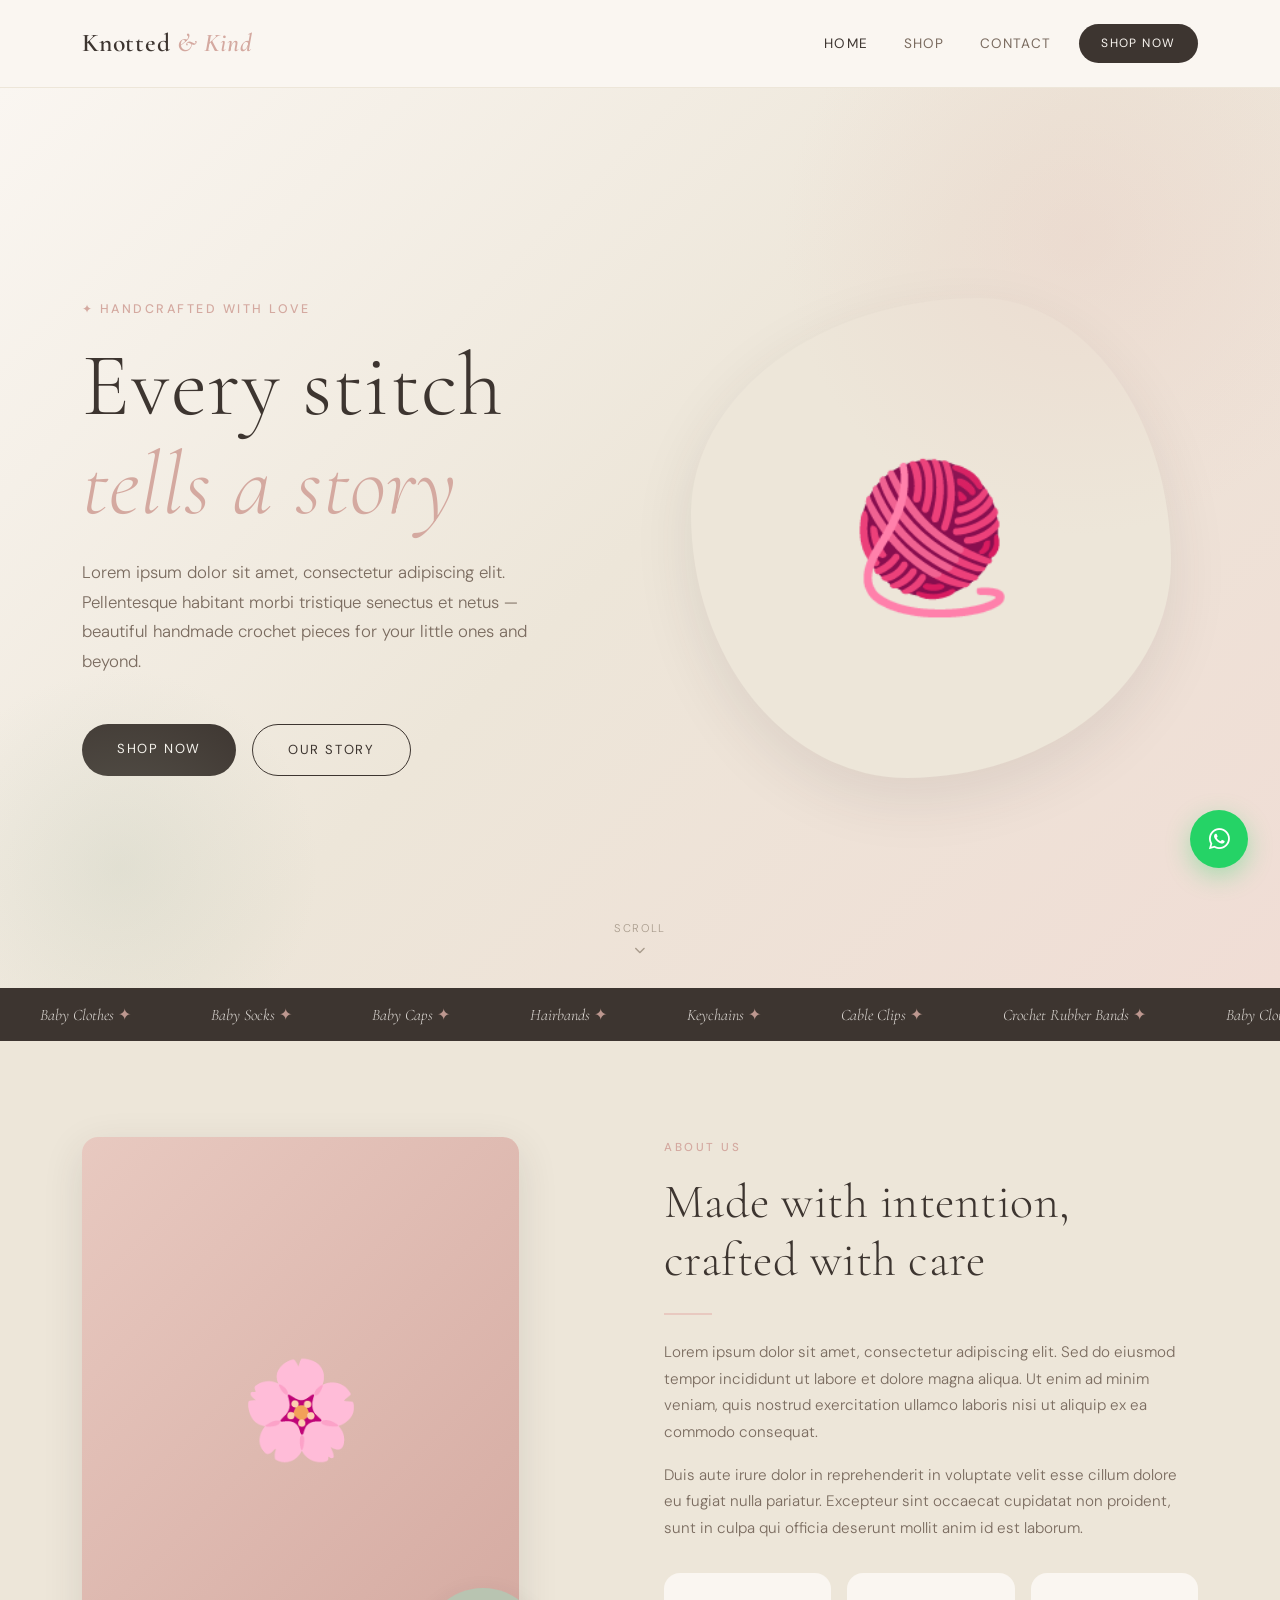
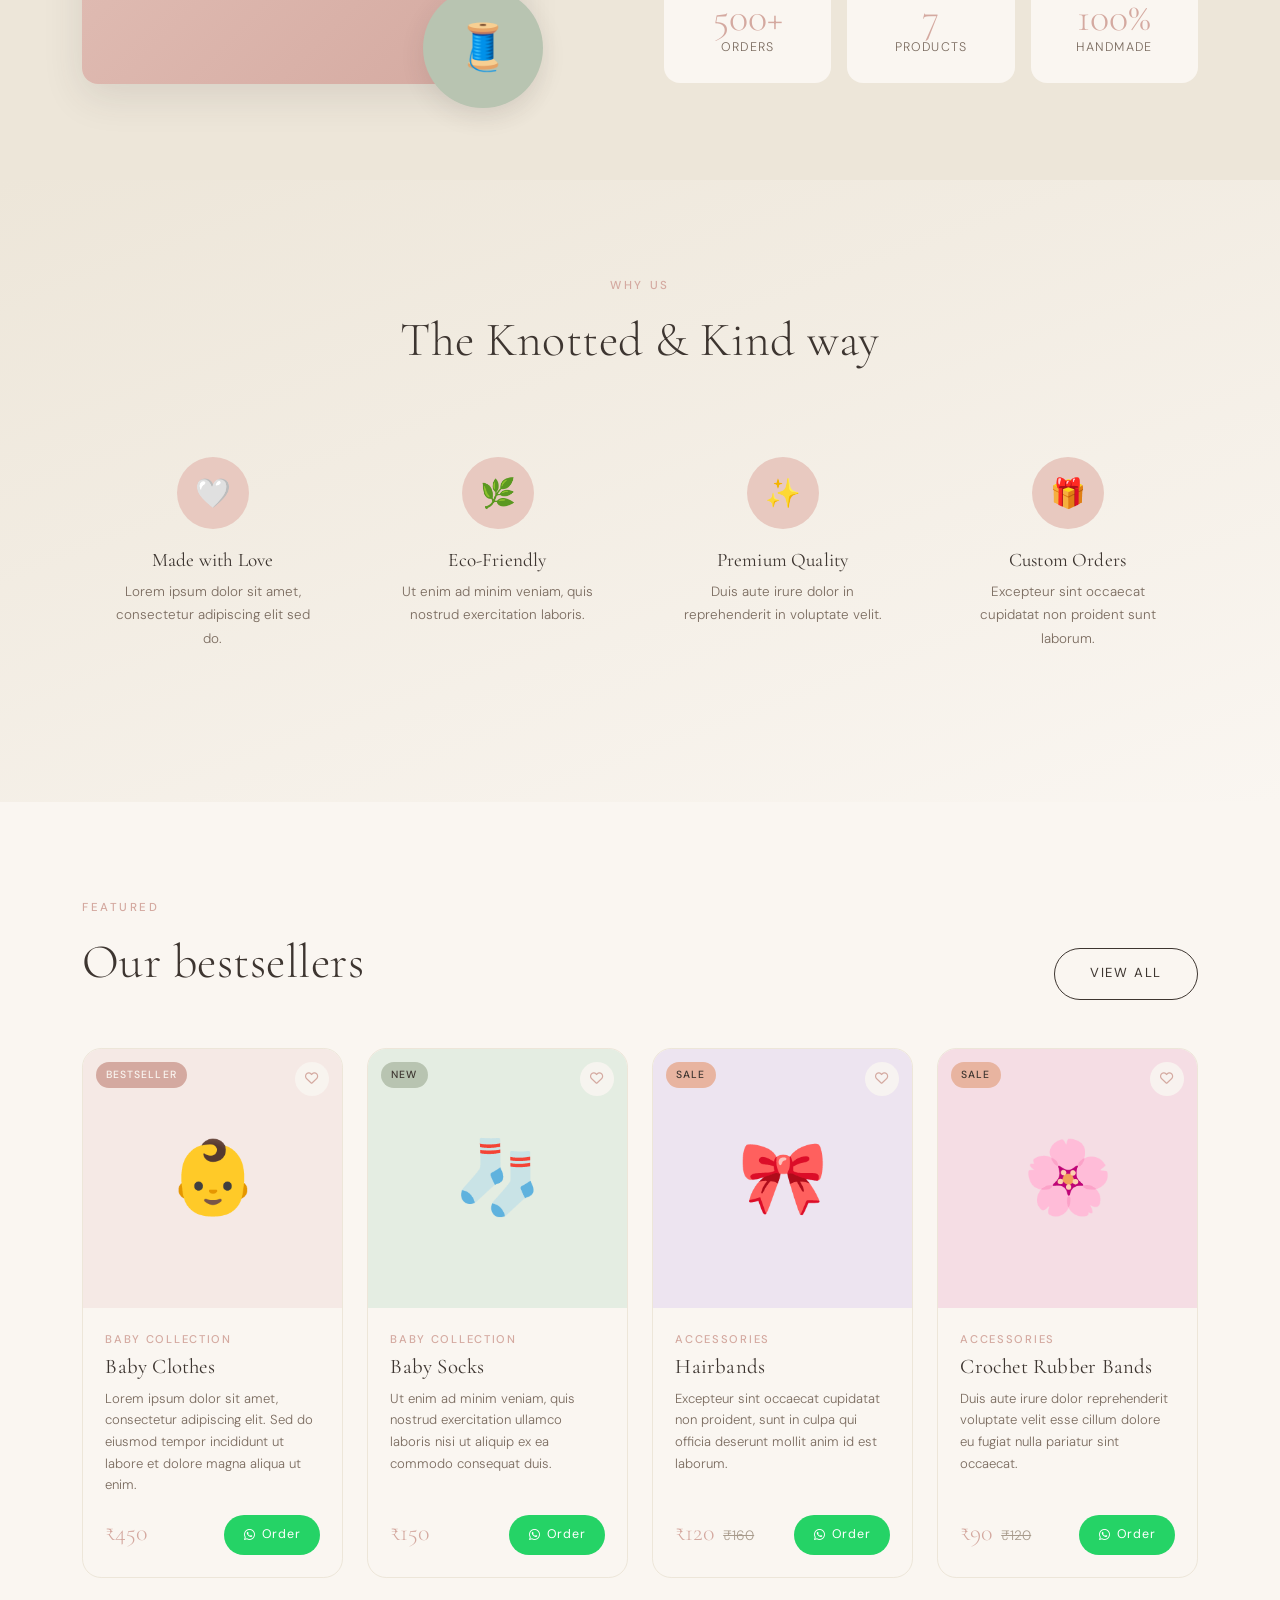
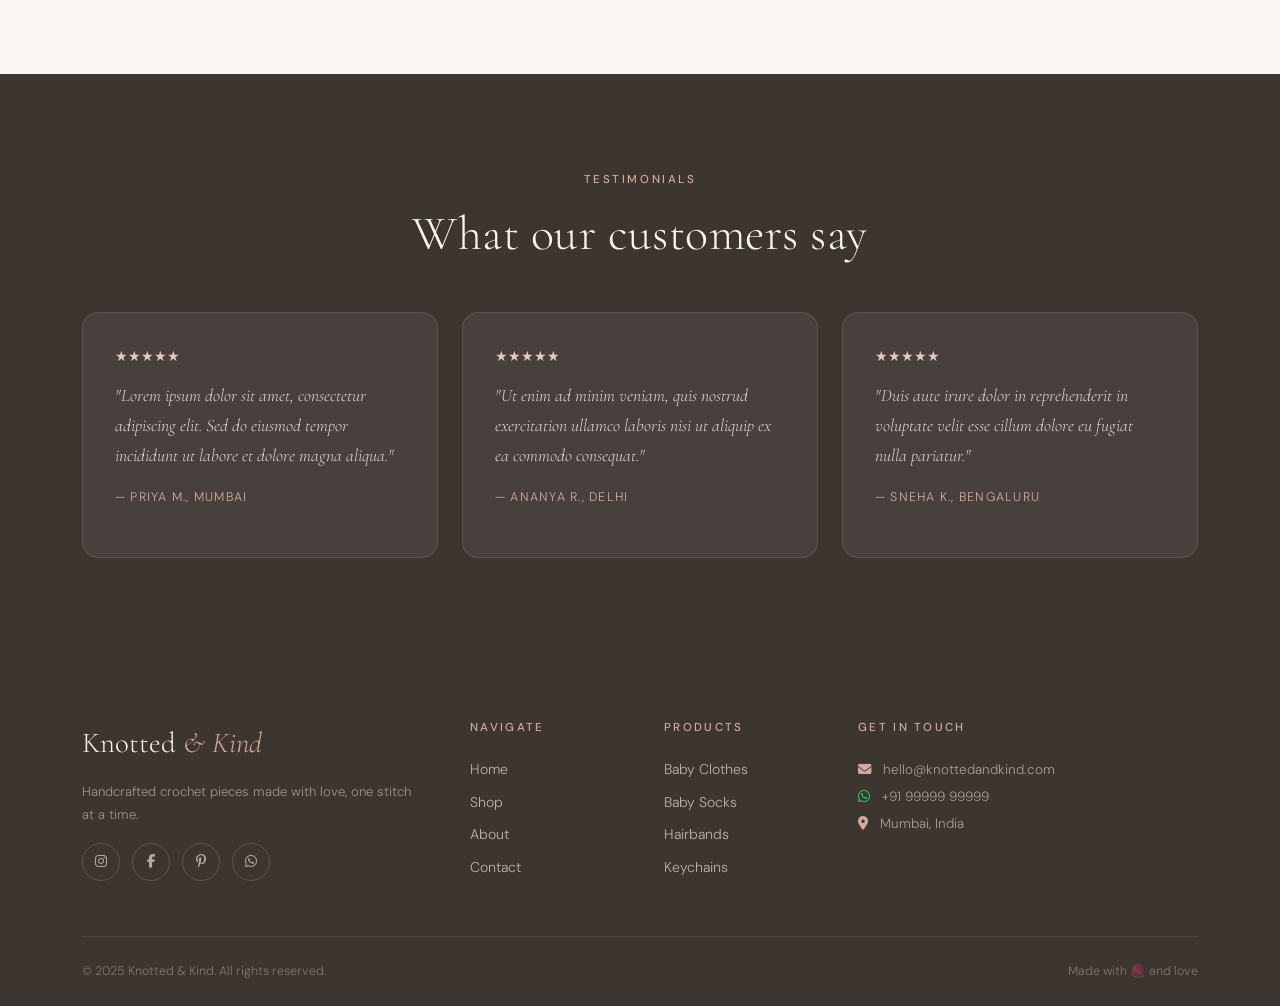
==== index.html @ 5cdba19e "Uploaded files" ====
<!DOCTYPE html>
<html lang="en">
<head>
  <!-- =============================================
       KNOTTED & KIND — Home Page (index.html)
       ============================================= -->
  <meta charset="UTF-8" />
  <meta name="viewport" content="width=device-width, initial-scale=1.0" />
  <title>Knotted & Kind — Handmade Crochet</title>

  <!-- Bootstrap 5 CDN -->
  <link href="https://cdn.jsdelivr.net/npm/bootstrap@5.3.3/dist/css/bootstrap.min.css" rel="stylesheet" />
  <!-- Font Awesome CDN -->
  <link href="https://cdnjs.cloudflare.com/ajax/libs/font-awesome/6.5.0/css/all.min.css" rel="stylesheet" />
  <!-- Google Fonts -->
  <link href="https://fonts.googleapis.com/css2?family=Cormorant+Garamond:ital,wght@0,300;0,400;0,600;1,300;1,400&family=DM+Sans:wght@300;400;500&display=swap" rel="stylesheet" />
  <!-- Shared Site Styles -->
  <link rel="stylesheet" href="style.css" />

  <style>
    /* =============================================
       PAGE-SPECIFIC STYLES (index.html only)
       ============================================= -->

    /* HERO */
    #hero {
      min-height: 100vh;
      background: linear-gradient(135deg, var(--cream) 0%, var(--beige) 50%, #f0ddd5 100%);
      display: flex;
      align-items: center;
      position: relative;
      overflow: hidden;
    }

    #hero::before {
      content: '';
      position: absolute;
      width: 600px; height: 600px;
      border-radius: 50%;
      background: radial-gradient(circle, rgba(232,201,192,0.35) 0%, transparent 70%);
      top: -150px; right: -100px;
      pointer-events: none;
    }

    #hero::after {
      content: '';
      position: absolute;
      width: 400px; height: 400px;
      border-radius: 50%;
      background: radial-gradient(circle, rgba(184,196,177,0.25) 0%, transparent 70%);
      bottom: -80px; left: -80px;
      pointer-events: none;
    }

    .hero-eyebrow {
      font-size: 0.78rem;
      letter-spacing: 0.2em;
      text-transform: uppercase;
      color: var(--dusty);
      font-weight: 500;
    }

    .hero-title {
      font-family: var(--font-display);
      font-size: clamp(3rem, 7vw, 6rem);
      font-weight: 300;
      line-height: 1.1;
      color: var(--dark);
    }

    .hero-title em { font-style: italic; color: var(--dusty); }

    .hero-tagline { font-size: 1.05rem; color: var(--mid); max-width: 460px; font-weight: 300; }

    .hero-deco {
      width: 100%;
      max-width: 480px;
      aspect-ratio: 1;
      background: var(--beige);
      border-radius: 60% 40% 55% 45% / 45% 55% 45% 55%;
      display: flex;
      align-items: center;
      justify-content: center;
      font-size: 9rem;
      box-shadow: 0 20px 60px rgba(61,53,48,0.1);
      animation: morphBlob 8s ease-in-out infinite;
    }

    @keyframes morphBlob {
      0%,100% { border-radius: 60% 40% 55% 45% / 45% 55% 45% 55%; }
      33%      { border-radius: 45% 55% 40% 60% / 55% 45% 60% 40%; }
      66%      { border-radius: 50% 50% 60% 40% / 40% 60% 50% 50%; }
    }

    .scroll-hint {
      position: absolute;
      bottom: 2rem; left: 50%;
      transform: translateX(-50%);
      display: flex; flex-direction: column; align-items: center; gap: 0.4rem;
      color: var(--warm-gray);
      font-size: 0.7rem; letter-spacing: 0.15em; text-transform: uppercase;
      animation: bounce 2s infinite;
    }

    @keyframes bounce {
      0%,100% { transform: translateX(-50%) translateY(0); }
      50%      { transform: translateX(-50%) translateY(8px); }
    }

    /* ABOUT */
    #about { background-color: var(--beige); }

    .about-img-main {
      width: 100%;
      aspect-ratio: 4/5;
      background: linear-gradient(135deg, var(--blush), var(--dusty));
      border-radius: var(--radius);
      display: flex; align-items: center; justify-content: center;
      font-size: 6rem;
      box-shadow: 0 12px 40px rgba(61,53,48,0.12);
    }

    .about-img-float {
      position: absolute; bottom: -1.5rem; right: -1.5rem;
      width: 120px; height: 120px;
      background: var(--sage); border-radius: 50%;
      display: flex; align-items: center; justify-content: center;
      font-size: 2.8rem;
      box-shadow: 0 8px 24px rgba(61,53,48,0.1);
    }

    /* VALUES */
    #values { background: linear-gradient(160deg, var(--beige) 0%, var(--cream) 100%); }

    .value-card { text-align: center; padding: 2.5rem 1.5rem; }

    .value-icon {
      width: 72px; height: 72px;
      background: var(--blush); border-radius: 50%;
      display: inline-flex; align-items: center; justify-content: center;
      font-size: 1.8rem; margin-bottom: 1.2rem;
      transition: transform 0.3s;
    }

    .value-card:hover .value-icon { transform: scale(1.1) rotate(-5deg); }

    .value-title { font-family: var(--font-display); font-size: 1.2rem; margin-bottom: 0.5rem; }
    .value-desc  { font-size: 0.84rem; color: var(--mid); }

    /* TESTIMONIALS */
    #testimonials { background-color: var(--dark); color: var(--cream); }

    .testimonial-card {
      background: rgba(255,255,255,0.06);
      border: 1px solid rgba(255,255,255,0.1);
      border-radius: var(--radius);
      padding: 2rem;
    }

    .testimonial-text {
      font-family: var(--font-display); font-style: italic;
      font-size: 1.1rem; color: rgba(250,246,241,0.85);
      margin-bottom: 1rem; line-height: 1.7;
    }

    .testimonial-author { font-size: 0.78rem; letter-spacing: 0.1em; text-transform: uppercase; color: var(--dusty); }
    .stars { color: var(--blush); font-size: 0.85rem; margin-bottom: 0.8rem; }

    @media (max-width: 768px) {
      .about-img-float { display: none; }
    }
  </style>
</head>
<body>

  <!-- =============================================
       STICKY NAVBAR
       ============================================= -->
  <nav class="navbar navbar-expand-lg sticky-top" id="mainNav">
    <div class="container">
      <a class="navbar-brand" href="index.html">Knotted <span>& Kind</span></a>
      <button class="navbar-toggler" type="button" data-bs-toggle="collapse" data-bs-target="#navMenu">
        <i class="fa-solid fa-bars" style="color: var(--mid);"></i>
      </button>
      <div class="collapse navbar-collapse" id="navMenu">
        <ul class="navbar-nav ms-auto align-items-lg-center gap-lg-1">
          <li class="nav-item"><a class="nav-link active" href="index.html">Home</a></li>
          <li class="nav-item"><a class="nav-link" href="products.html">Shop</a></li>
          <li class="nav-item"><a class="nav-link" href="contact.html">Contact</a></li>
          <li class="nav-item ms-lg-2">
            <a href="products.html" class="btn-primary-custom" style="padding: 0.55rem 1.4rem; font-size: 0.75rem;">
              Shop Now
            </a>
          </li>
        </ul>
      </div>
    </div>
  </nav>


  <!-- =============================================
       HERO SECTION
       ============================================= -->
  <section id="hero">
    <div class="container">
      <div class="row align-items-center g-5">
        <div class="col-lg-6">
          <p class="hero-eyebrow mb-3">✦ Handcrafted with Love</p>
          <h1 class="hero-title mb-4">
            Every stitch<br><em>tells a story</em>
          </h1>
          <p class="hero-tagline mb-5">
            Lorem ipsum dolor sit amet, consectetur adipiscing elit. Pellentesque
            habitant morbi tristique senectus et netus — beautiful handmade crochet
            pieces for your little ones and beyond.
          </p>
          <div class="d-flex flex-wrap gap-3">
            <a href="products.html" class="btn-primary-custom">Shop Now</a>
            <a href="#about" class="btn-outline-custom">Our Story</a>
          </div>
        </div>
        <div class="col-lg-6 d-flex justify-content-center">
          <div class="hero-deco">🧶</div>
        </div>
      </div>
    </div>
    <div class="scroll-hint">
      <span>Scroll</span>
      <i class="fa-solid fa-chevron-down" style="font-size:0.7rem;"></i>
    </div>
  </section>


  <!-- =============================================
       MARQUEE STRIP
       ============================================= -->
  <div class="marquee-strip">
    <div class="marquee-track">
      <span class="marquee-item">Baby Clothes <span class="marquee-dot">✦</span></span>
      <span class="marquee-item">Baby Socks <span class="marquee-dot">✦</span></span>
      <span class="marquee-item">Baby Caps <span class="marquee-dot">✦</span></span>
      <span class="marquee-item">Hairbands <span class="marquee-dot">✦</span></span>
      <span class="marquee-item">Keychains <span class="marquee-dot">✦</span></span>
      <span class="marquee-item">Cable Clips <span class="marquee-dot">✦</span></span>
      <span class="marquee-item">Crochet Rubber Bands <span class="marquee-dot">✦</span></span>
      <!-- Duplicate for seamless loop -->
      <span class="marquee-item">Baby Clothes <span class="marquee-dot">✦</span></span>
      <span class="marquee-item">Baby Socks <span class="marquee-dot">✦</span></span>
      <span class="marquee-item">Baby Caps <span class="marquee-dot">✦</span></span>
      <span class="marquee-item">Hairbands <span class="marquee-dot">✦</span></span>
      <span class="marquee-item">Keychains <span class="marquee-dot">✦</span></span>
      <span class="marquee-item">Cable Clips <span class="marquee-dot">✦</span></span>
      <span class="marquee-item">Crochet Rubber Bands <span class="marquee-dot">✦</span></span>
    </div>
  </div>


  <!-- =============================================
       ABOUT SECTION
       ============================================= -->
  <section id="about">
    <div class="container">
      <div class="row align-items-center g-5">
        <div class="col-lg-5 reveal">
          <div style="position:relative;">
            <div class="about-img-main">🌸</div>
            <div class="about-img-float">🧵</div>
          </div>
        </div>
        <div class="col-lg-6 offset-lg-1 reveal">
          <p class="section-label">About Us</p>
          <h2 class="section-title">Made with intention,<br>crafted with care</h2>
          <div class="section-divider"></div>
          <p style="color:var(--mid); font-size:0.95rem; margin-bottom:1rem;">
            Lorem ipsum dolor sit amet, consectetur adipiscing elit. Sed do eiusmod tempor
            incididunt ut labore et dolore magna aliqua. Ut enim ad minim veniam, quis nostrud
            exercitation ullamco laboris nisi ut aliquip ex ea commodo consequat.
          </p>
          <p style="color:var(--mid); font-size:0.95rem; margin-bottom:2rem;">
            Duis aute irure dolor in reprehenderit in voluptate velit esse cillum dolore eu
            fugiat nulla pariatur. Excepteur sint occaecat cupidatat non proident, sunt in culpa
            qui officia deserunt mollit anim id est laborum.
          </p>
          <div class="row g-3 reveal-stagger">
            <div class="col-4"><div class="stat-block"><div class="stat-num">500+</div><div class="stat-label">Orders</div></div></div>
            <div class="col-4"><div class="stat-block"><div class="stat-num">7</div><div class="stat-label">Products</div></div></div>
            <div class="col-4"><div class="stat-block"><div class="stat-num">100%</div><div class="stat-label">Handmade</div></div></div>
          </div>
        </div>
      </div>
    </div>
  </section>


  <!-- =============================================
       VALUES SECTION
       ============================================= -->
  <section id="values">
    <div class="container">
      <div class="text-center mb-5 reveal">
        <p class="section-label">Why Us</p>
        <h2 class="section-title">The Knotted & Kind way</h2>
      </div>
      <div class="row g-4 reveal-stagger">
        <div class="col-md-3 col-6">
          <div class="value-card"><div class="value-icon">🤍</div><h5 class="value-title">Made with Love</h5><p class="value-desc">Lorem ipsum dolor sit amet, consectetur adipiscing elit sed do.</p></div>
        </div>
        <div class="col-md-3 col-6">
          <div class="value-card"><div class="value-icon">🌿</div><h5 class="value-title">Eco-Friendly</h5><p class="value-desc">Ut enim ad minim veniam, quis nostrud exercitation laboris.</p></div>
        </div>
        <div class="col-md-3 col-6">
          <div class="value-card"><div class="value-icon">✨</div><h5 class="value-title">Premium Quality</h5><p class="value-desc">Duis aute irure dolor in reprehenderit in voluptate velit.</p></div>
        </div>
        <div class="col-md-3 col-6">
          <div class="value-card"><div class="value-icon">🎁</div><h5 class="value-title">Custom Orders</h5><p class="value-desc">Excepteur sint occaecat cupidatat non proident sunt laborum.</p></div>
        </div>
      </div>
    </div>
  </section>


  <!-- =============================================
       FEATURED PRODUCTS SECTION
       Cards are rendered from localStorage data by main.js
       ============================================= -->
  <section id="featured" style="background-color: var(--cream);">
    <div class="container">
      <div class="row align-items-end mb-5 reveal">
        <div class="col">
          <p class="section-label">Featured</p>
          <h2 class="section-title">Our bestsellers</h2>
        </div>
        <div class="col-auto">
          <a href="products.html" class="btn-outline-custom">View All</a>
        </div>
      </div>
      <!-- Product cards injected here by main.js → initFeaturedProducts() -->
      <div class="row g-4" id="featuredGrid"></div>
    </div>
  </section>


  <!-- =============================================
       TESTIMONIALS
       ============================================= -->
  <section id="testimonials">
    <div class="container">
      <div class="text-center mb-5 reveal">
        <p class="section-label" style="color:var(--dusty);">Testimonials</p>
        <h2 class="section-title" style="color:var(--cream);">What our customers say</h2>
      </div>
      <div class="row g-4 reveal-stagger">
        <div class="col-md-4">
          <div class="testimonial-card">
            <div class="stars">★★★★★</div>
            <p class="testimonial-text">"Lorem ipsum dolor sit amet, consectetur adipiscing elit. Sed do eiusmod tempor incididunt ut labore et dolore magna aliqua."</p>
            <p class="testimonial-author">— Priya M., Mumbai</p>
          </div>
        </div>
        <div class="col-md-4">
          <div class="testimonial-card">
            <div class="stars">★★★★★</div>
            <p class="testimonial-text">"Ut enim ad minim veniam, quis nostrud exercitation ullamco laboris nisi ut aliquip ex ea commodo consequat."</p>
            <p class="testimonial-author">— Ananya R., Delhi</p>
          </div>
        </div>
        <div class="col-md-4">
          <div class="testimonial-card">
            <div class="stars">★★★★★</div>
            <p class="testimonial-text">"Duis aute irure dolor in reprehenderit in voluptate velit esse cillum dolore eu fugiat nulla pariatur."</p>
            <p class="testimonial-author">— Sneha K., Bengaluru</p>
          </div>
        </div>
      </div>
    </div>
  </section>


  <!-- =============================================
       FOOTER
       ============================================= -->
  <footer>
    <div class="container">
      <div class="row g-5">
        <div class="col-lg-4">
          <div class="footer-brand">Knotted <span>& Kind</span></div>
          <p class="footer-tagline mb-3">Handcrafted crochet pieces made with love, one stitch at a time.</p>
          <div class="footer-social mt-3">
            <a href="#" aria-label="Instagram"><i class="fa-brands fa-instagram"></i></a>
            <a href="#" aria-label="Facebook"><i class="fa-brands fa-facebook-f"></i></a>
            <a href="#" aria-label="Pinterest"><i class="fa-brands fa-pinterest-p"></i></a>
            <a href="https://wa.me/919999999999" target="_blank" aria-label="WhatsApp"><i class="fa-brands fa-whatsapp"></i></a>
          </div>
        </div>
        <div class="col-lg-2 col-6">
          <p class="footer-heading">Navigate</p>
          <a href="index.html" class="footer-link">Home</a>
          <a href="products.html" class="footer-link">Shop</a>
          <a href="#about" class="footer-link">About</a>
          <a href="contact.html" class="footer-link">Contact</a>
        </div>
        <div class="col-lg-2 col-6">
          <p class="footer-heading">Products</p>
          <a href="products.html" class="footer-link">Baby Clothes</a>
          <a href="products.html" class="footer-link">Baby Socks</a>
          <a href="products.html" class="footer-link">Hairbands</a>
          <a href="products.html" class="footer-link">Keychains</a>
        </div>
        <div class="col-lg-4">
          <p class="footer-heading">Get in Touch</p>
          <p style="font-size:0.84rem; color: rgba(250,246,241,0.55); line-height: 2;">
            <i class="fa-solid fa-envelope me-2" style="color:var(--dusty);"></i> hello@knottedandkind.com<br>
            <i class="fa-brands fa-whatsapp me-2" style="color:#25d366;"></i> +91 99999 99999<br>
            <i class="fa-solid fa-location-dot me-2" style="color:var(--dusty);"></i> Mumbai, India
          </p>
        </div>
      </div>
      <div class="footer-bottom d-flex flex-wrap justify-content-between">
        <span>© 2025 Knotted & Kind. All rights reserved.</span>
        <span>Made with 🧶 and love</span>
      </div>
    </div>
  </footer>


  <!-- WhatsApp Float -->
  <a href="https://wa.me/919999999999?text=Hello%20Knotted%20%26%20Kind!%20I%20would%20like%20to%20know%20more%20about%20your%20products."
     class="wa-float" target="_blank" aria-label="Chat on WhatsApp">
    <i class="fa-brands fa-whatsapp"></i>
  </a>


  <!-- =============================================
       SCRIPTS
       ============================================= -->
  <!-- Bootstrap JS -->
  <script src="https://cdn.jsdelivr.net/npm/bootstrap@5.3.3/dist/js/bootstrap.bundle.min.js"></script>
  <!-- Products data layer (must load BEFORE main.js) -->
  <script src="products-data.js"></script>
  <!-- Main site JS -->
  <script src="main.js"></script>

</body>
</html>
---- style.css ----
/* ============================================================
   KNOTTED & KIND — Global Stylesheet (style.css)
   Shared across: index.html, products.html, contact.html
   ============================================================ */

/* ============================================================
   1. CSS VARIABLES & DESIGN TOKENS
   ============================================================ */
:root {
  --cream:      #faf6f1;
  --beige:      #ede6d9;
  --blush:      #e8c9c0;
  --dusty:      #d4a9a0;
  --sage:       #b8c4b1;
  --warm-gray:  #a89b8c;
  --dark:       #3d3530;
  --mid:        #7a6b5f;
  --radius:     1rem;
  --shadow-sm:  0 4px 16px rgba(61,53,48,0.07);
  --shadow-md:  0 8px 32px rgba(61,53,48,0.1);
  --shadow-lg:  0 20px 60px rgba(61,53,48,0.12);
  --font-display: 'Cormorant Garamond', serif;
  --font-body:    'DM Sans', sans-serif;
  --transition:   0.3s ease;
}

/* ============================================================
   2. RESET & BASE
   ============================================================ */
html { scroll-behavior: smooth; }

*, *::before, *::after { box-sizing: border-box; }

body {
  background-color: var(--cream);
  color: var(--dark);
  font-family: var(--font-body);
  font-weight: 300;
  line-height: 1.75;
  -webkit-font-smoothing: antialiased;
}

h1, h2, h3, h4, h5 {
  font-family: var(--font-display);
  font-weight: 400;
  letter-spacing: 0.01em;
}

a { text-decoration: none; color: inherit; }

img { max-width: 100%; height: auto; }

/* ============================================================
   3. NAVBAR
   ============================================================ */
.navbar {
  background-color: rgba(250, 246, 241, 0.92);
  backdrop-filter: blur(12px);
  -webkit-backdrop-filter: blur(12px);
  border-bottom: 1px solid var(--beige);
  padding: 1rem 0;
  transition: box-shadow var(--transition);
}

.navbar.scrolled {
  box-shadow: 0 2px 20px rgba(61,53,48,0.08);
}

.navbar-brand {
  font-family: var(--font-display);
  font-size: 1.6rem;
  font-weight: 600;
  color: var(--dark) !important;
  letter-spacing: 0.03em;
}

.navbar-brand span {
  color: var(--dusty);
  font-style: italic;
}

.nav-link {
  font-family: var(--font-body);
  font-size: 0.85rem;
  font-weight: 400;
  letter-spacing: 0.08em;
  text-transform: uppercase;
  color: var(--mid) !important;
  padding: 0.4rem 1rem !important;
  transition: color var(--transition);
}

.nav-link:hover,
.nav-link.active { color: var(--dark) !important; }

.navbar-toggler {
  border: none;
  outline: none;
  box-shadow: none !important;
}

/* ============================================================
   4. BUTTONS
   ============================================================ */
.btn-primary-custom {
  background-color: var(--dark);
  color: var(--cream);
  border: none;
  padding: 0.85rem 2.2rem;
  font-size: 0.82rem;
  letter-spacing: 0.12em;
  text-transform: uppercase;
  border-radius: 100px;
  transition: background var(--transition), transform 0.2s, box-shadow var(--transition);
  font-weight: 400;
  display: inline-block;
  cursor: pointer;
}

.btn-primary-custom:hover {
  background-color: var(--dusty);
  color: var(--cream);
  transform: translateY(-2px);
  box-shadow: 0 8px 24px rgba(61,53,48,0.15);
}

.btn-outline-custom {
  background: transparent;
  color: var(--dark);
  border: 1px solid var(--dark);
  padding: 0.85rem 2.2rem;
  font-size: 0.82rem;
  letter-spacing: 0.12em;
  text-transform: uppercase;
  border-radius: 100px;
  transition: all var(--transition);
  font-weight: 400;
  display: inline-block;
  cursor: pointer;
}

.btn-outline-custom:hover {
  background-color: var(--dark);
  color: var(--cream);
  transform: translateY(-2px);
}

/* WhatsApp Button */
.btn-wa {
  background: #25d366;
  color: #fff;
  border: none;
  padding: 0.55rem 1.2rem;
  font-size: 0.78rem;
  letter-spacing: 0.06em;
  border-radius: 100px;
  display: inline-flex;
  align-items: center;
  gap: 0.4rem;
  transition: background 0.2s, transform 0.2s;
  font-weight: 400;
  cursor: pointer;
}

.btn-wa:hover {
  background: #1da851;
  color: #fff;
  transform: translateY(-1px);
}

/* ============================================================
   5. SECTION COMMON STYLES
   ============================================================ */
section { padding: 6rem 0; }

.section-label {
  font-size: 0.72rem;
  letter-spacing: 0.22em;
  text-transform: uppercase;
  color: var(--dusty);
  font-weight: 500;
}

.section-title {
  font-family: var(--font-display);
  font-size: clamp(2rem, 4vw, 3rem);
  font-weight: 300;
  line-height: 1.2;
  color: var(--dark);
}

.section-divider {
  width: 48px;
  height: 2px;
  background: var(--blush);
  margin: 1.5rem 0;
}

/* ============================================================
   6. PRODUCT CARDS (shared between index + products page)
   ============================================================ */
.product-card {
  background: var(--cream);
  border: 1px solid var(--beige);
  border-radius: calc(var(--radius) * 1.2);
  overflow: hidden;
  transition: transform 0.35s ease, box-shadow 0.35s ease;
  cursor: pointer;
  height: 100%;
  display: flex;
  flex-direction: column;
}

.product-card:hover {
  transform: translateY(-8px);
  box-shadow: var(--shadow-lg);
}

.product-img {
  aspect-ratio: 1;
  display: flex;
  align-items: center;
  justify-content: center;
  font-size: 4.5rem;
  transition: transform 0.4s ease;
  position: relative;
  overflow: hidden;
  flex-shrink: 0;
}

.product-card:hover .product-img { transform: scale(1.04); }

/* Product image background color variants */
.bg-blush  { background-color: #f5e9e5; }
.bg-sage   { background-color: #e4ede2; }
.bg-lilac  { background-color: #ede4f0; }
.bg-sky    { background-color: #deeaf5; }
.bg-honey  { background-color: #f5ead8; }
.bg-mint   { background-color: #ddf0e8; }
.bg-rose   { background-color: #f5dde4; }
.bg-peach  { background-color: #fce4d6; }

/* Badges */
.product-badge {
  position: absolute;
  top: 0.8rem;
  left: 0.8rem;
  font-size: 0.65rem;
  letter-spacing: 0.1em;
  text-transform: uppercase;
  padding: 0.25rem 0.65rem;
  border-radius: 100px;
  font-weight: 500;
  z-index: 2;
}

.badge-hot  { background: var(--dusty);   color: var(--cream); }
.badge-new  { background: var(--sage);    color: var(--dark);  }
.badge-sale { background: #e8b4a0;         color: var(--dark);  }

/* Wishlist button */
.btn-wishlist {
  position: absolute;
  top: 0.8rem;
  right: 0.8rem;
  width: 34px;
  height: 34px;
  background: rgba(250,246,241,0.85);
  border-radius: 50%;
  border: none;
  display: flex;
  align-items: center;
  justify-content: center;
  font-size: 0.85rem;
  color: var(--dusty);
  cursor: pointer;
  transition: all 0.2s;
  z-index: 2;
}

.btn-wishlist:hover {
  background: var(--cream);
  color: #e05a5a;
  transform: scale(1.1);
}

.btn-wishlist.active { color: #e05a5a; }
.btn-wishlist.active i { font-weight: 900; }

/* Card body */
.product-body {
  padding: 1.4rem;
  flex: 1;
  display: flex;
  flex-direction: column;
}

.product-category {
  font-size: 0.7rem;
  letter-spacing: 0.15em;
  text-transform: uppercase;
  color: var(--dusty);
  margin-bottom: 0.3rem;
  font-weight: 500;
}

.product-name {
  font-family: var(--font-display);
  font-size: 1.3rem;
  font-weight: 400;
  margin-bottom: 0.5rem;
  color: var(--dark);
}

.product-desc {
  font-size: 0.82rem;
  color: var(--mid);
  line-height: 1.65;
  margin-bottom: 1.2rem;
  flex: 1;
}

.product-footer {
  display: flex;
  align-items: center;
  justify-content: space-between;
  margin-top: auto;
  gap: 0.5rem;
}

.product-price {
  font-family: var(--font-display);
  font-size: 1.5rem;
  color: var(--dusty);
  line-height: 1;
}

.price-original {
  font-size: 0.85rem;
  color: var(--warm-gray);
  text-decoration: line-through;
  margin-left: 0.3rem;
  font-family: var(--font-body);
}

/* ============================================================
   7. PAGE HERO (products.html & contact.html)
   ============================================================ */
.page-hero {
  background: linear-gradient(135deg, var(--beige) 0%, #f0ddd5 100%);
  padding: 5rem 0 3.5rem;
  position: relative;
  overflow: hidden;
}

.breadcrumb-custom {
  font-size: 0.78rem;
  letter-spacing: 0.1em;
  text-transform: uppercase;
  color: var(--warm-gray);
}

.breadcrumb-custom a { color: var(--dusty); }
.breadcrumb-custom span { margin: 0 0.5rem; }

.page-title {
  font-family: var(--font-display);
  font-size: clamp(2.5rem, 5vw, 4rem);
  font-weight: 300;
  color: var(--dark);
  line-height: 1.1;
}

.page-subtitle {
  color: var(--mid);
  font-size: 0.95rem;
  max-width: 500px;
}

/* ============================================================
   8. FOOTER
   ============================================================ */
footer {
  background-color: var(--dark);
  color: var(--cream);
  padding: 4rem 0 1.5rem;
}

.footer-brand {
  font-family: var(--font-display);
  font-size: 1.8rem;
  font-weight: 300;
  margin-bottom: 0.8rem;
}

.footer-brand span {
  color: var(--dusty);
  font-style: italic;
}

.footer-tagline {
  font-size: 0.82rem;
  color: rgba(250,246,241,0.5);
}

.footer-heading {
  font-size: 0.72rem;
  letter-spacing: 0.2em;
  text-transform: uppercase;
  color: var(--dusty);
  margin-bottom: 1.2rem;
  font-weight: 500;
}

.footer-link {
  display: block;
  font-size: 0.88rem;
  color: rgba(250,246,241,0.65);
  margin-bottom: 0.5rem;
  transition: color 0.2s;
}

.footer-link:hover { color: var(--cream); }

.footer-social a {
  width: 38px;
  height: 38px;
  border: 1px solid rgba(255,255,255,0.15);
  border-radius: 50%;
  display: inline-flex;
  align-items: center;
  justify-content: center;
  color: rgba(250,246,241,0.6);
  margin-right: 0.5rem;
  transition: all 0.2s;
  font-size: 0.85rem;
}

.footer-social a:hover {
  border-color: var(--dusty);
  color: var(--dusty);
  transform: translateY(-2px);
}

.footer-bottom {
  border-top: 1px solid rgba(255,255,255,0.08);
  padding-top: 1.5rem;
  margin-top: 3rem;
  font-size: 0.78rem;
  color: rgba(250,246,241,0.35);
}

/* ============================================================
   9. WHATSAPP FLOATING BUTTON
   ============================================================ */
.wa-float {
  position: fixed;
  bottom: 2rem;
  right: 2rem;
  width: 58px;
  height: 58px;
  background: #25d366;
  border-radius: 50%;
  display: flex;
  align-items: center;
  justify-content: center;
  font-size: 1.5rem;
  color: #fff;
  box-shadow: 0 8px 24px rgba(37,211,102,0.35);
  z-index: 9999;
  transition: transform var(--transition), box-shadow var(--transition);
  animation: pulse-wa 3s ease-in-out infinite;
}

.wa-float:hover {
  transform: scale(1.1);
  color: #fff;
  box-shadow: 0 12px 32px rgba(37,211,102,0.45);
}

@keyframes pulse-wa {
  0%, 100% {
    box-shadow: 0 8px 24px rgba(37,211,102,0.35), 0 0 0 0 rgba(37,211,102,0.4);
  }
  50% {
    box-shadow: 0 8px 24px rgba(37,211,102,0.35), 0 0 0 12px rgba(37,211,102,0);
  }
}

/* ============================================================
   10. SCROLL REVEAL ANIMATIONS
   ============================================================ */
.reveal {
  opacity: 0;
  transform: translateY(28px);
  transition: opacity 0.7s ease, transform 0.7s ease;
}

.reveal.visible {
  opacity: 1;
  transform: translateY(0);
}

/* Stagger for child elements */
.reveal-stagger > * {
  opacity: 0;
  transform: translateY(24px);
  transition: opacity 0.6s ease, transform 0.6s ease;
}

.reveal-stagger.visible > *:nth-child(1) { opacity:1; transform:translateY(0); transition-delay: 0s; }
.reveal-stagger.visible > *:nth-child(2) { opacity:1; transform:translateY(0); transition-delay: 0.12s; }
.reveal-stagger.visible > *:nth-child(3) { opacity:1; transform:translateY(0); transition-delay: 0.24s; }
.reveal-stagger.visible > *:nth-child(4) { opacity:1; transform:translateY(0); transition-delay: 0.36s; }

/* ============================================================
   11. MARQUEE STRIP (index.html)
   ============================================================ */
.marquee-strip {
  background-color: var(--dark);
  color: var(--cream);
  padding: 0.8rem 0;
  overflow: hidden;
  white-space: nowrap;
}

.marquee-track {
  display: inline-flex;
  animation: marquee 22s linear infinite;
}

.marquee-item {
  font-family: var(--font-display);
  font-size: 1rem;
  font-weight: 300;
  font-style: italic;
  padding: 0 2.5rem;
  opacity: 0.85;
}

.marquee-dot { color: var(--dusty); font-style: normal; }

@keyframes marquee {
  from { transform: translateX(0); }
  to   { transform: translateX(-50%); }
}

/* ============================================================
   12. STAT BLOCKS (index.html about section)
   ============================================================ */
.stat-block {
  text-align: center;
  padding: 1.5rem;
  background: var(--cream);
  border-radius: var(--radius);
}

.stat-num {
  font-family: var(--font-display);
  font-size: 2.5rem;
  color: var(--dusty);
  line-height: 1;
}

.stat-label {
  font-size: 0.78rem;
  color: var(--mid);
  letter-spacing: 0.1em;
  text-transform: uppercase;
}

/* ============================================================
   13. FILTER BAR (products.html)
   ============================================================ */
.filter-bar {
  background: var(--cream);
  border-bottom: 1px solid var(--beige);
  padding: 1rem 0;
  position: sticky;
  top: 73px;
  z-index: 100;
}

.filter-btn {
  background: transparent;
  border: 1px solid var(--beige);
  color: var(--mid);
  border-radius: 100px;
  padding: 0.35rem 1rem;
  font-size: 0.78rem;
  letter-spacing: 0.08em;
  cursor: pointer;
  transition: all 0.2s;
  font-family: var(--font-body);
}

.filter-btn:hover,
.filter-btn.active {
  background: var(--dark);
  border-color: var(--dark);
  color: var(--cream);
}

.product-count {
  font-size: 0.82rem;
  color: var(--warm-gray);
}

/* ============================================================
   14. MID-BANNER CTA (products.html)
   ============================================================ */
.mid-banner {
  background: var(--dark);
  color: var(--cream);
  padding: 3rem;
  border-radius: calc(var(--radius) * 1.5);
  margin: 2rem 0 3rem;
  position: relative;
  overflow: hidden;
}

.mid-banner::before {
  content: '🧵';
  position: absolute;
  font-size: 8rem;
  right: 2rem;
  top: -1rem;
  opacity: 0.08;
  pointer-events: none;
}

.mid-banner-title {
  font-family: var(--font-display);
  font-size: clamp(1.5rem, 3vw, 2.2rem);
  font-weight: 300;
  margin-bottom: 0.5rem;
}

.mid-banner-title em { color: var(--blush); font-style: italic; }
.mid-banner p { font-size: 0.88rem; color: rgba(250,246,241,0.65); margin-bottom: 0; }

.btn-cream {
  background: var(--cream);
  color: var(--dark);
  border: none;
  padding: 0.75rem 1.8rem;
  font-size: 0.8rem;
  letter-spacing: 0.1em;
  text-transform: uppercase;
  border-radius: 100px;
  transition: all 0.2s;
  font-weight: 400;
  white-space: nowrap;
  cursor: pointer;
  display: inline-flex;
  align-items: center;
  gap: 0.4rem;
}

.btn-cream:hover { background: var(--blush); color: var(--dark); }

/* ============================================================
   15. CONTACT PAGE STYLES
   ============================================================ */
.form-card {
  background: var(--cream);
  border: 1px solid var(--beige);
  border-radius: calc(var(--radius) * 1.5);
  padding: 2.5rem;
  box-shadow: var(--shadow-md);
}

.form-label {
  font-size: 0.78rem;
  letter-spacing: 0.12em;
  text-transform: uppercase;
  color: var(--mid);
  font-weight: 500;
  margin-bottom: 0.4rem;
}

.form-control {
  background: var(--beige);
  border: 1px solid transparent;
  border-radius: 0.65rem;
  padding: 0.8rem 1rem;
  font-family: var(--font-body);
  font-size: 0.9rem;
  color: var(--dark);
  font-weight: 300;
  transition: border-color 0.2s, background 0.2s, box-shadow 0.2s;
}

.form-control::placeholder { color: var(--warm-gray); }

.form-control:focus {
  background: var(--cream);
  border-color: var(--dusty);
  box-shadow: 0 0 0 3px rgba(212,169,160,0.18);
  outline: none;
}

.form-control.is-valid  { border-color: var(--sage);  background: var(--cream); box-shadow: none; }
.form-control.is-invalid { border-color: #c97c6a; background: var(--cream); box-shadow: none; }

.invalid-feedback {
  font-size: 0.75rem;
  color: #c97c6a;
  margin-top: 0.3rem;
}

textarea.form-control { resize: vertical; min-height: 130px; }

.btn-submit {
  background-color: var(--dark);
  color: var(--cream);
  border: none;
  padding: 0.9rem 2.4rem;
  font-size: 0.82rem;
  letter-spacing: 0.12em;
  text-transform: uppercase;
  border-radius: 100px;
  width: 100%;
  transition: background var(--transition), transform 0.2s;
  font-weight: 400;
  cursor: pointer;
}

.btn-submit:hover { background-color: var(--dusty); transform: translateY(-2px); }

.success-msg {
  display: none;
  background: #e6f4ea;
  border: 1px solid #b8d9be;
  border-radius: var(--radius);
  padding: 1.2rem 1.5rem;
  color: #3a6b42;
  font-size: 0.88rem;
  align-items: center;
  gap: 0.8rem;
  margin-bottom: 1.5rem;
}

.success-msg.show { display: flex; }

.char-counter {
  font-size: 0.72rem;
  color: var(--warm-gray);
  text-align: right;
  margin-top: 0.3rem;
}

.info-card {
  background: var(--beige);
  border-radius: var(--radius);
  padding: 1.5rem;
  display: flex;
  align-items: flex-start;
  gap: 1rem;
  transition: transform var(--transition), box-shadow var(--transition);
}

.info-card:hover {
  transform: translateY(-3px);
  box-shadow: var(--shadow-md);
}

.info-icon {
  width: 46px; height: 46px;
  background: var(--blush);
  border-radius: 50%;
  display: flex;
  align-items: center;
  justify-content: center;
  font-size: 1.1rem;
  flex-shrink: 0;
  color: var(--dark);
}

.info-label {
  font-size: 0.7rem;
  letter-spacing: 0.15em;
  text-transform: uppercase;
  color: var(--dusty);
  margin-bottom: 0.2rem;
  font-weight: 500;
}

.info-value { font-size: 0.9rem; color: var(--dark); line-height: 1.5; }
.info-note  { font-size: 0.78rem; color: var(--mid); margin-top: 0.2rem; }

/* FAQ Accordion */
.faq-item { border-bottom: 1px solid var(--beige); padding: 1.3rem 0; }

.faq-question {
  font-family: var(--font-display);
  font-size: 1.15rem;
  cursor: pointer;
  display: flex;
  justify-content: space-between;
  align-items: center;
  gap: 1rem;
  user-select: none;
}

.faq-icon {
  color: var(--dusty);
  font-size: 0.9rem;
  transition: transform var(--transition);
  flex-shrink: 0;
}

.faq-answer {
  font-size: 0.88rem;
  color: var(--mid);
  max-height: 0;
  overflow: hidden;
  transition: max-height 0.4s ease, padding 0.3s ease;
}

.faq-item.open .faq-answer  { max-height: 200px; padding-top: 0.8rem; }
.faq-item.open .faq-icon    { transform: rotate(45deg); }

/* ============================================================
   16. EMPTY STATE (products.html — when all are hidden)
   ============================================================ */
.empty-state {
  text-align: center;
  padding: 4rem 1rem;
  color: var(--mid);
}

.empty-state i {
  font-size: 3rem;
  color: var(--blush);
  margin-bottom: 1rem;
  display: block;
}

.empty-state p { font-family: var(--font-display); font-size: 1.2rem; }

/* ============================================================
   17. TOAST NOTIFICATION
   ============================================================ */
.toast-notify {
  position: fixed;
  bottom: 6rem;
  right: 2rem;
  background: var(--dark);
  color: var(--cream);
  padding: 0.8rem 1.5rem;
  border-radius: 100px;
  font-size: 0.82rem;
  z-index: 10000;
  box-shadow: var(--shadow-md);
  display: flex;
  align-items: center;
  gap: 0.5rem;
  transform: translateY(20px);
  opacity: 0;
  transition: all 0.3s ease;
  pointer-events: none;
}

.toast-notify.show {
  opacity: 1;
  transform: translateY(0);
}

/* ============================================================
   18. RESPONSIVE
   ============================================================ */
@media (max-width: 992px) {
  section { padding: 5rem 0; }
}

@media (max-width: 768px) {
  section { padding: 4rem 0; }
  .page-hero { padding: 4rem 0 2.5rem; }
  .form-card { padding: 1.8rem; }
  .mid-banner { padding: 2rem; }
}

@media (max-width: 576px) {
  .product-footer { flex-direction: column; align-items: flex-start; gap: 0.8rem; }
}
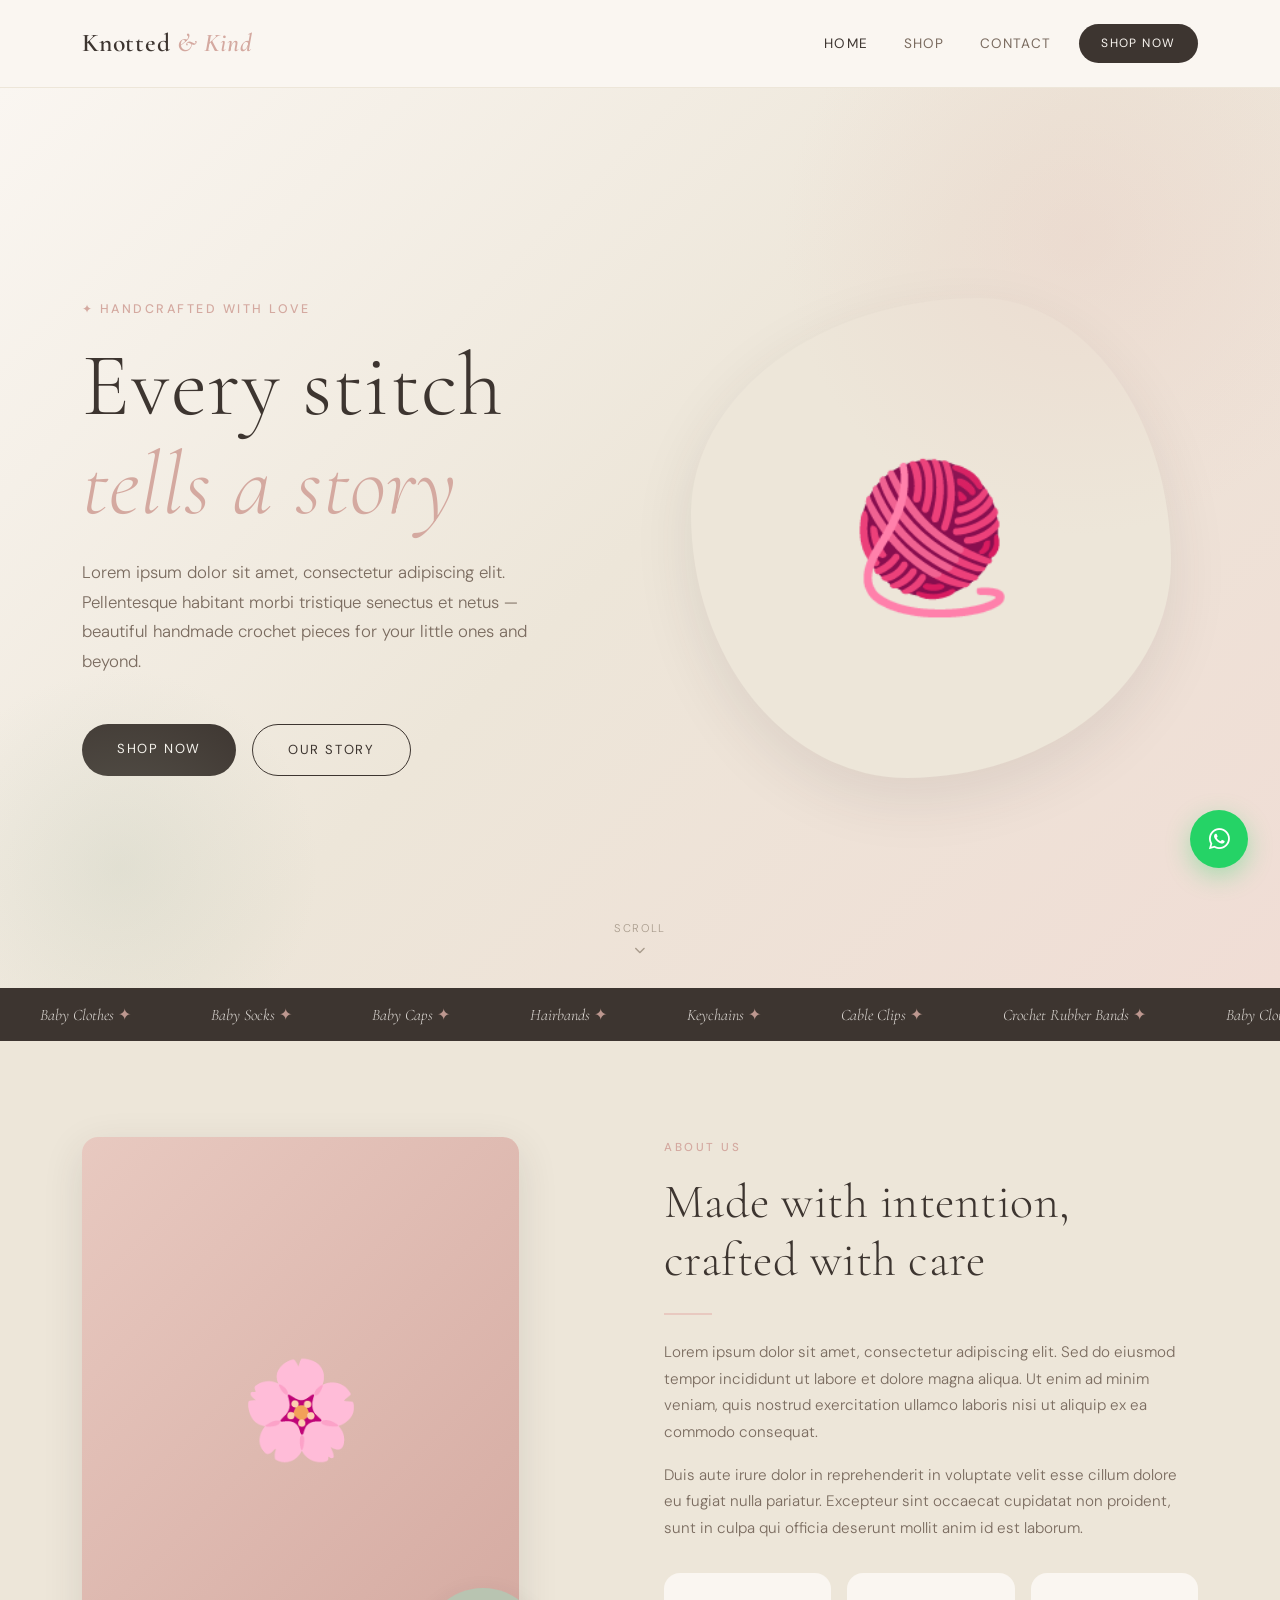
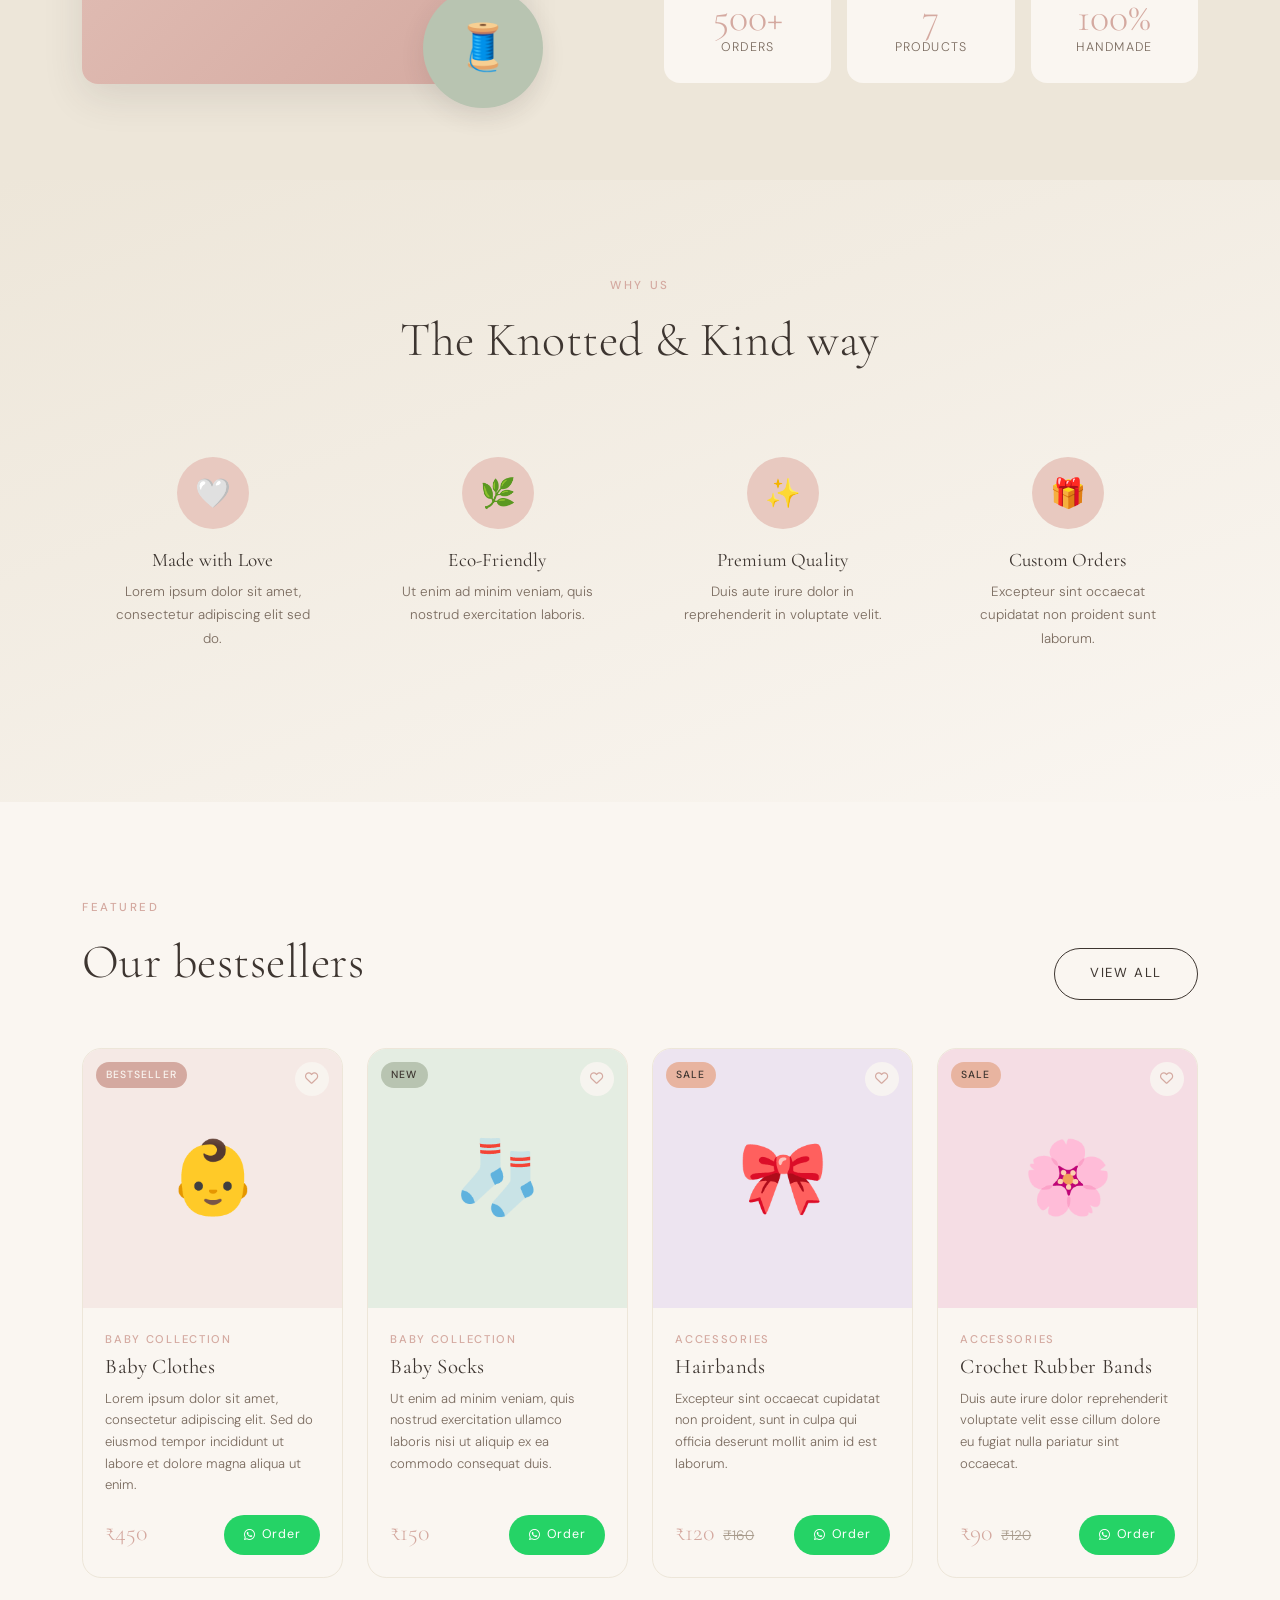
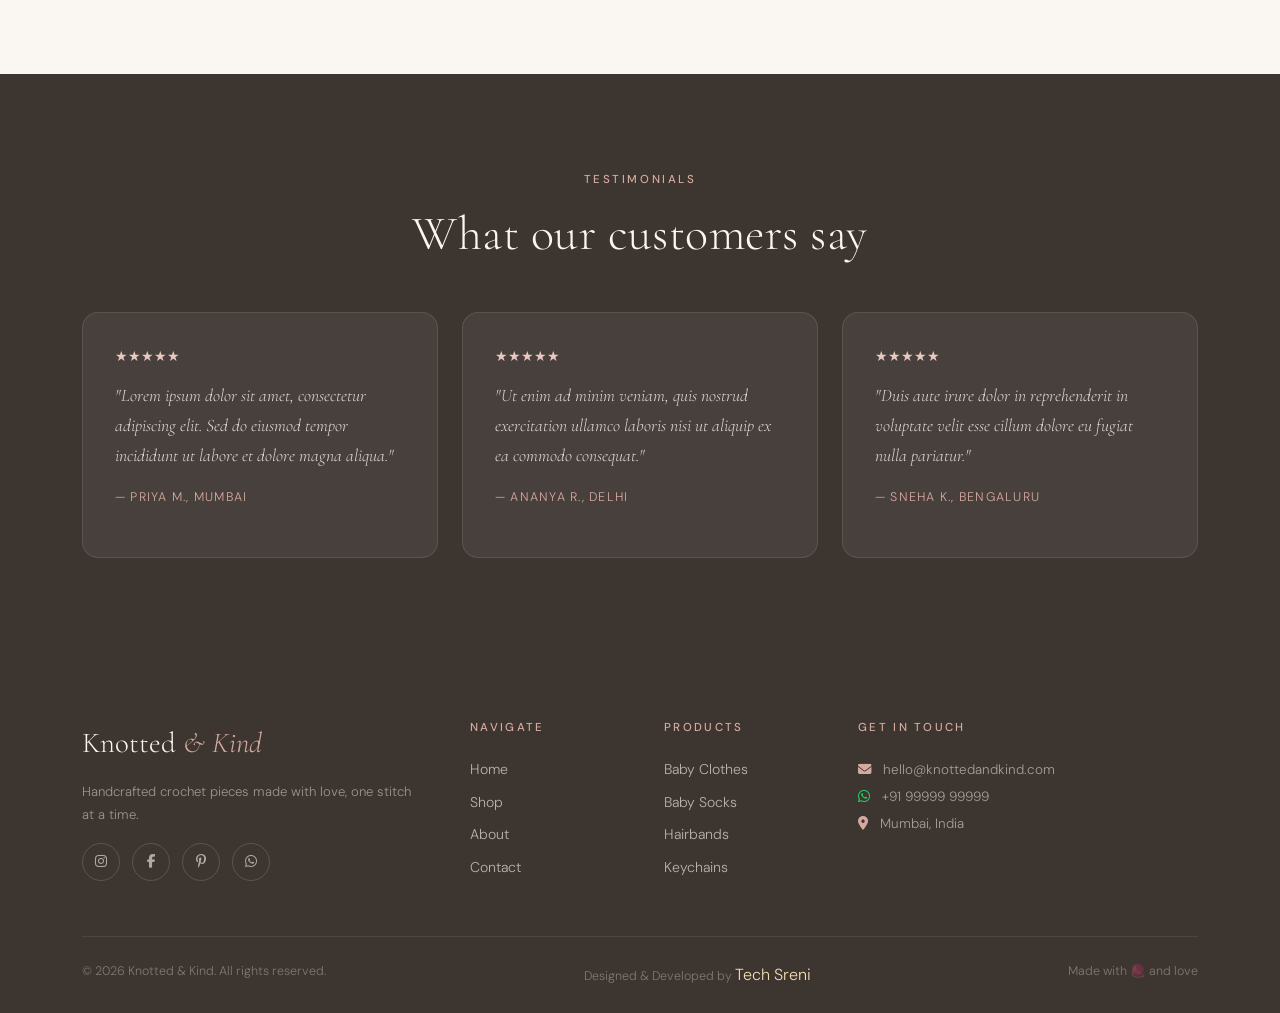
==== commit df4273ae: "number update" ====
--- a/index.html
+++ b/index.html
@@ -389,7 +389,7 @@
             <a href="#" aria-label="Instagram"><i class="fa-brands fa-instagram"></i></a>
             <a href="#" aria-label="Facebook"><i class="fa-brands fa-facebook-f"></i></a>
             <a href="#" aria-label="Pinterest"><i class="fa-brands fa-pinterest-p"></i></a>
-            <a href="https://wa.me/919999999999" target="_blank" aria-label="WhatsApp"><i class="fa-brands fa-whatsapp"></i></a>
+            <a href="https://wa.me/919824010313" target="_blank" aria-label="WhatsApp"><i class="fa-brands fa-whatsapp"></i></a>
           </div>
         </div>
         <div class="col-lg-2 col-6">
@@ -416,7 +416,8 @@
         </div>
       </div>
       <div class="footer-bottom d-flex flex-wrap justify-content-between">
-        <span>© 2025 Knotted & Kind. All rights reserved.</span>
+        <span>© 2026 Knotted & Kind. All rights reserved.</span>
+        <span>Designed & Developed by <span style="font-size: medium; color: wheat;"><a href="techsreni.com">Tech Sreni</a></span></span>
         <span>Made with 🧶 and love</span>
       </div>
     </div>
@@ -424,7 +425,7 @@
 
 
   <!-- WhatsApp Float -->
-  <a href="https://wa.me/919999999999?text=Hello%20Knotted%20%26%20Kind!%20I%20would%20like%20to%20know%20more%20about%20your%20products."
+  <a href="https://wa.me/919824010313?text=Hello%20Knotted%20%26%20Kind!%20I%20would%20like%20to%20know%20more%20about%20your%20products."
      class="wa-float" target="_blank" aria-label="Chat on WhatsApp">
     <i class="fa-brands fa-whatsapp"></i>
   </a>
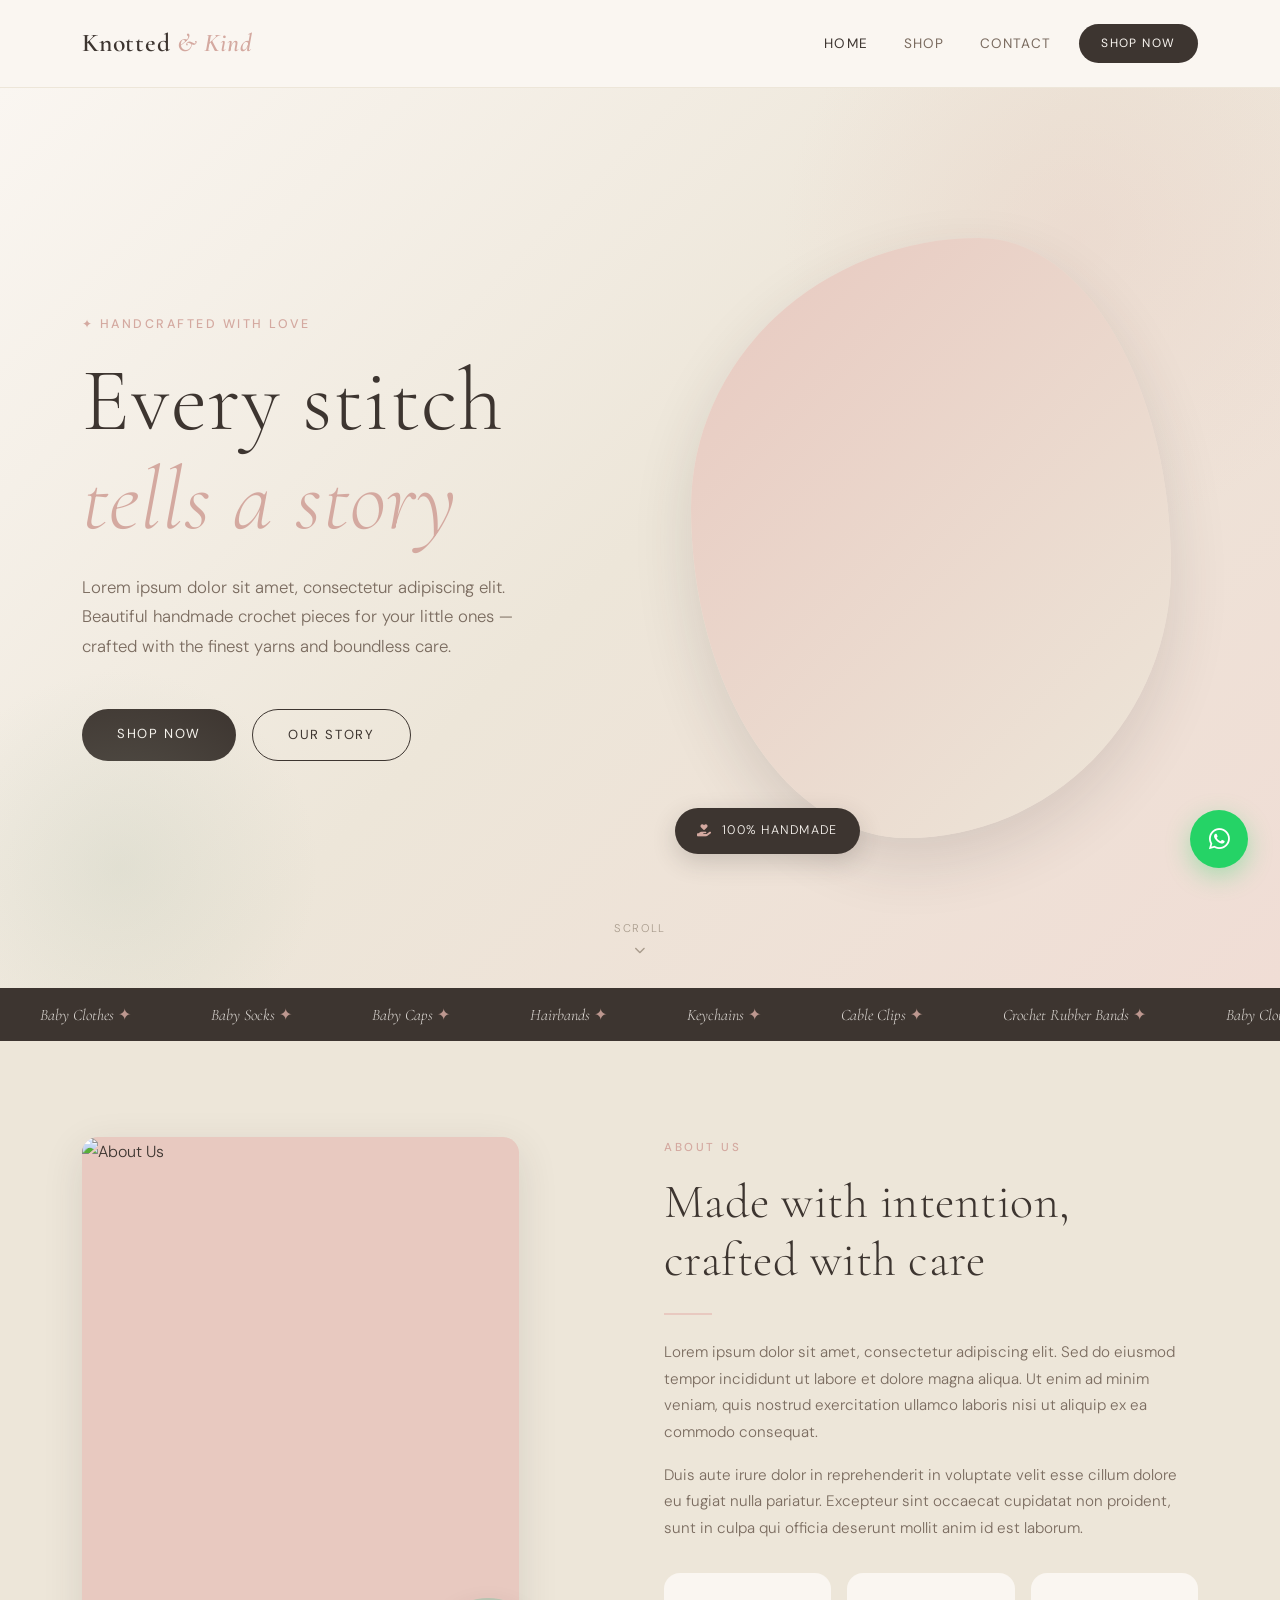
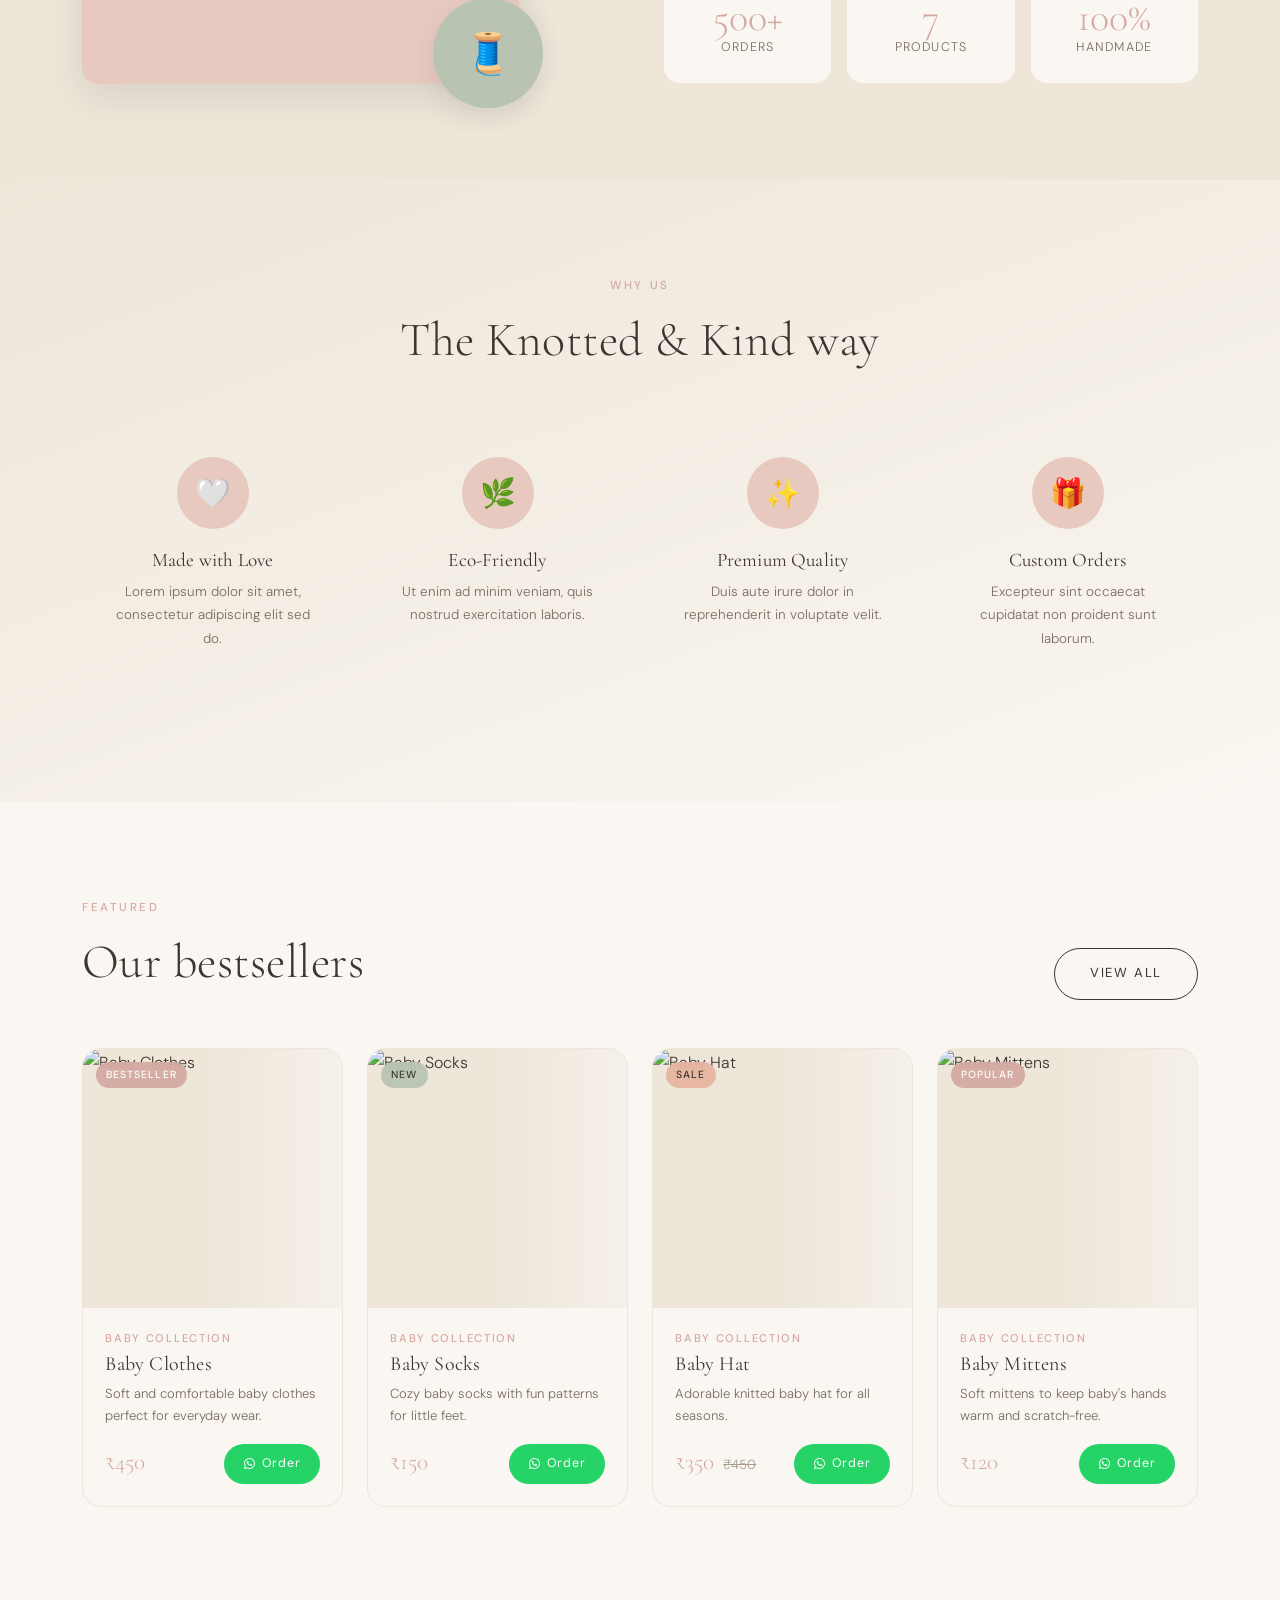
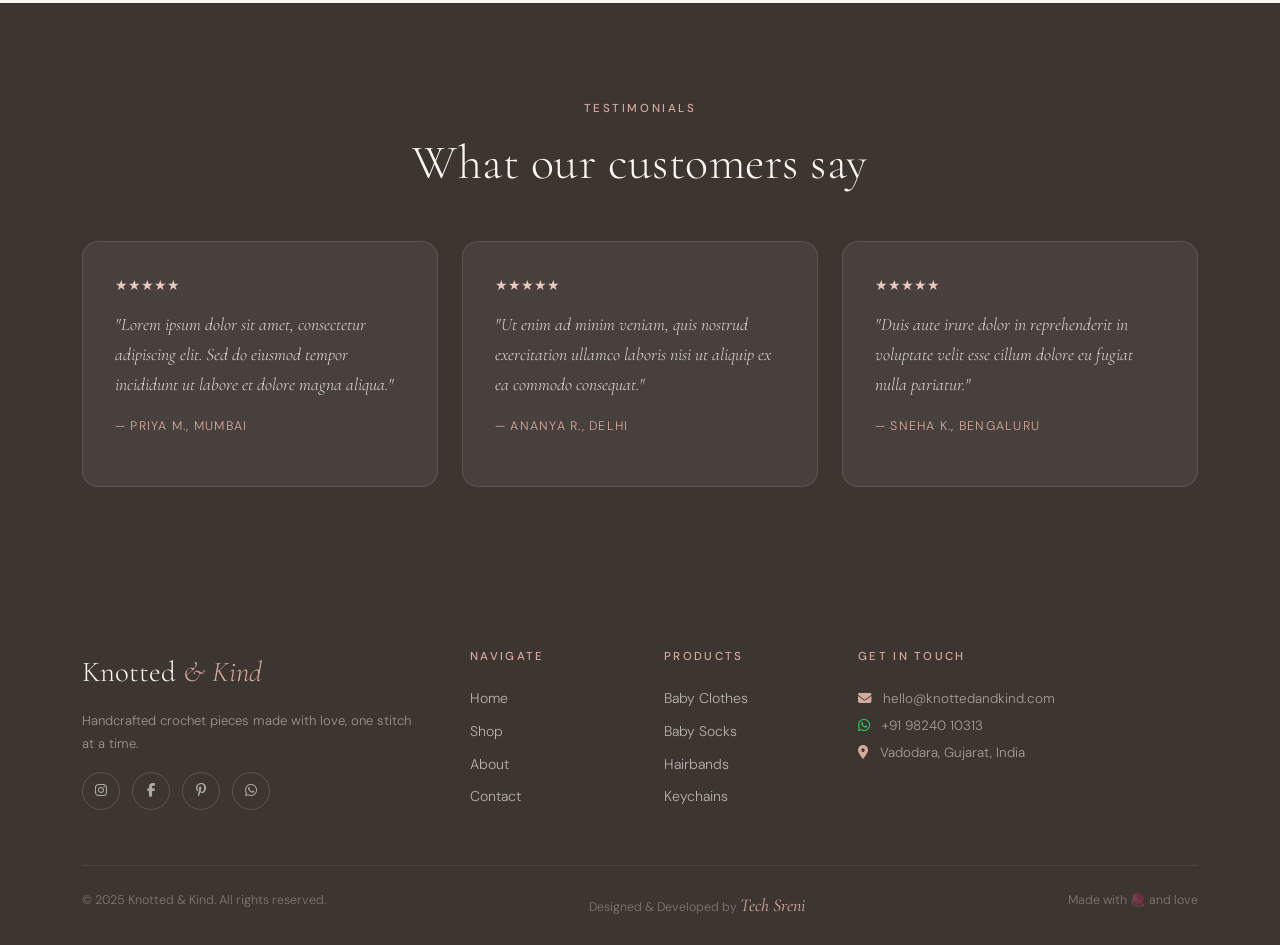
==== commit f8615709: "Latest changes of images, css and all updated" ====
--- a/index.html
+++ b/index.html
@@ -8,19 +8,19 @@
   <meta name="viewport" content="width=device-width, initial-scale=1.0" />
   <title>Knotted & Kind — Handmade Crochet</title>
 
-  <!-- Bootstrap 5 CDN -->
+  <!-- Bootstrap 5 -->
   <link href="https://cdn.jsdelivr.net/npm/bootstrap@5.3.3/dist/css/bootstrap.min.css" rel="stylesheet" />
-  <!-- Font Awesome CDN -->
+  <!-- Font Awesome -->
   <link href="https://cdnjs.cloudflare.com/ajax/libs/font-awesome/6.5.0/css/all.min.css" rel="stylesheet" />
   <!-- Google Fonts -->
   <link href="https://fonts.googleapis.com/css2?family=Cormorant+Garamond:ital,wght@0,300;0,400;0,600;1,300;1,400&family=DM+Sans:wght@300;400;500&display=swap" rel="stylesheet" />
-  <!-- Shared Site Styles -->
-  <link rel="stylesheet" href="style.css" />
+  <!-- Shared Styles -->
+  <link rel="stylesheet" href="css/style.css" />
 
   <style>
     /* =============================================
        PAGE-SPECIFIC STYLES (index.html only)
-       ============================================= -->
+       ============================================= */
 
     /* HERO */
     #hero {
@@ -65,31 +65,63 @@
       font-size: clamp(3rem, 7vw, 6rem);
       font-weight: 300;
       line-height: 1.1;
-      color: var(--dark);
     }
 
     .hero-title em { font-style: italic; color: var(--dusty); }
 
     .hero-tagline { font-size: 1.05rem; color: var(--mid); max-width: 460px; font-weight: 300; }
 
-    .hero-deco {
+    /* Right-side hero visual — decorative image collage */
+    .hero-visual {
+      position: relative;
       width: 100%;
       max-width: 480px;
-      aspect-ratio: 1;
-      background: var(--beige);
+      margin: 0 auto;
+    }
+
+    .hero-img-main {
+      width: 100%;
+      aspect-ratio: 4/5;
       border-radius: 60% 40% 55% 45% / 45% 55% 45% 55%;
+      background: linear-gradient(135deg, var(--blush) 0%, var(--beige) 100%);
+      overflow: hidden;
+      box-shadow: 0 24px 60px rgba(61,53,48,0.14);
+      animation: morphBlob 8s ease-in-out infinite;
       display: flex;
       align-items: center;
       justify-content: center;
-      font-size: 9rem;
-      box-shadow: 0 20px 60px rgba(61,53,48,0.1);
-      animation: morphBlob 8s ease-in-out infinite;
     }
 
     @keyframes morphBlob {
       0%,100% { border-radius: 60% 40% 55% 45% / 45% 55% 45% 55%; }
       33%      { border-radius: 45% 55% 40% 60% / 55% 45% 60% 40%; }
       66%      { border-radius: 50% 50% 60% 40% / 40% 60% 50% 50%; }
+    }
+
+    /* Floating accent pill */
+    .hero-pill {
+      position: absolute;
+      bottom: -1rem;
+      left: -1rem;
+      background: var(--dark);
+      color: var(--cream);
+      padding: 0.75rem 1.4rem;
+      border-radius: 100px;
+      font-size: 0.78rem;
+      letter-spacing: 0.1em;
+      text-transform: uppercase;
+      box-shadow: 0 8px 24px rgba(61,53,48,0.2);
+      display: flex;
+      align-items: center;
+      gap: 0.6rem;
+      animation: floatPill 4s ease-in-out infinite;
+    }
+
+    .hero-pill i { color: var(--dusty); }
+
+    @keyframes floatPill {
+      0%,100% { transform: translateY(0); }
+      50%      { transform: translateY(-6px); }
     }
 
     .scroll-hint {
@@ -113,19 +145,31 @@
     .about-img-main {
       width: 100%;
       aspect-ratio: 4/5;
+      border-radius: var(--radius);
+      overflow: hidden;
+      box-shadow: 0 12px 40px rgba(61,53,48,0.12);
+      background: var(--blush);
+    }
+
+    .about-img-main img {
+      width: 100%; height: 100%;
+      object-fit: cover;
+    }
+
+    /* Fallback when no about image: soft gradient */
+    .about-img-placeholder {
+      width: 100%; height: 100%;
       background: linear-gradient(135deg, var(--blush), var(--dusty));
-      border-radius: var(--radius);
       display: flex; align-items: center; justify-content: center;
       font-size: 6rem;
-      box-shadow: 0 12px 40px rgba(61,53,48,0.12);
     }
 
     .about-img-float {
       position: absolute; bottom: -1.5rem; right: -1.5rem;
-      width: 120px; height: 120px;
+      width: 110px; height: 110px;
       background: var(--sage); border-radius: 50%;
       display: flex; align-items: center; justify-content: center;
-      font-size: 2.8rem;
+      font-size: 2.5rem;
       box-shadow: 0 8px 24px rgba(61,53,48,0.1);
     }
 
@@ -133,7 +177,6 @@
     #values { background: linear-gradient(160deg, var(--beige) 0%, var(--cream) 100%); }
 
     .value-card { text-align: center; padding: 2.5rem 1.5rem; }
-
     .value-icon {
       width: 72px; height: 72px;
       background: var(--blush); border-radius: 50%;
@@ -141,9 +184,7 @@
       font-size: 1.8rem; margin-bottom: 1.2rem;
       transition: transform 0.3s;
     }
-
     .value-card:hover .value-icon { transform: scale(1.1) rotate(-5deg); }
-
     .value-title { font-family: var(--font-display); font-size: 1.2rem; margin-bottom: 0.5rem; }
     .value-desc  { font-size: 0.84rem; color: var(--mid); }
 
@@ -153,34 +194,26 @@
     .testimonial-card {
       background: rgba(255,255,255,0.06);
       border: 1px solid rgba(255,255,255,0.1);
-      border-radius: var(--radius);
-      padding: 2rem;
-    }
-
-    .testimonial-text {
-      font-family: var(--font-display); font-style: italic;
-      font-size: 1.1rem; color: rgba(250,246,241,0.85);
-      margin-bottom: 1rem; line-height: 1.7;
-    }
-
+      border-radius: var(--radius); padding: 2rem;
+    }
+    .testimonial-text { font-family: var(--font-display); font-style: italic; font-size: 1.1rem; color: rgba(250,246,241,0.85); margin-bottom: 1rem; line-height: 1.7; }
     .testimonial-author { font-size: 0.78rem; letter-spacing: 0.1em; text-transform: uppercase; color: var(--dusty); }
     .stars { color: var(--blush); font-size: 0.85rem; margin-bottom: 0.8rem; }
 
     @media (max-width: 768px) {
       .about-img-float { display: none; }
+      .hero-pill { display: none; }
     }
   </style>
 </head>
 <body>
 
-  <!-- =============================================
-       STICKY NAVBAR
-       ============================================= -->
+  <!-- NAVBAR -->
   <nav class="navbar navbar-expand-lg sticky-top" id="mainNav">
     <div class="container">
       <a class="navbar-brand" href="index.html">Knotted <span>& Kind</span></a>
       <button class="navbar-toggler" type="button" data-bs-toggle="collapse" data-bs-target="#navMenu">
-        <i class="fa-solid fa-bars" style="color: var(--mid);"></i>
+        <i class="fa-solid fa-bars" style="color:var(--mid);"></i>
       </button>
       <div class="collapse navbar-collapse" id="navMenu">
         <ul class="navbar-nav ms-auto align-items-lg-center gap-lg-1">
@@ -188,9 +221,7 @@
           <li class="nav-item"><a class="nav-link" href="products.html">Shop</a></li>
           <li class="nav-item"><a class="nav-link" href="contact.html">Contact</a></li>
           <li class="nav-item ms-lg-2">
-            <a href="products.html" class="btn-primary-custom" style="padding: 0.55rem 1.4rem; font-size: 0.75rem;">
-              Shop Now
-            </a>
+            <a href="products.html" class="btn-primary-custom" style="padding:0.55rem 1.4rem;font-size:0.75rem;">Shop Now</a>
           </li>
         </ul>
       </div>
@@ -204,24 +235,38 @@
   <section id="hero">
     <div class="container">
       <div class="row align-items-center g-5">
+
+        <!-- Left: Text -->
         <div class="col-lg-6">
           <p class="hero-eyebrow mb-3">✦ Handcrafted with Love</p>
           <h1 class="hero-title mb-4">
             Every stitch<br><em>tells a story</em>
           </h1>
           <p class="hero-tagline mb-5">
-            Lorem ipsum dolor sit amet, consectetur adipiscing elit. Pellentesque
-            habitant morbi tristique senectus et netus — beautiful handmade crochet
-            pieces for your little ones and beyond.
+            Lorem ipsum dolor sit amet, consectetur adipiscing elit.
+            Beautiful handmade crochet pieces for your little ones — crafted
+            with the finest yarns and boundless care.
           </p>
           <div class="d-flex flex-wrap gap-3">
             <a href="products.html" class="btn-primary-custom">Shop Now</a>
             <a href="#about" class="btn-outline-custom">Our Story</a>
           </div>
         </div>
+
+        <!-- Right: Decorative visual -->
         <div class="col-lg-6 d-flex justify-content-center">
-          <div class="hero-deco">🧶</div>
-        </div>
+          <div class="hero-visual">
+            <div class="hero-img-main">
+              <!-- Place a real hero/brand photo here if available -->
+              <!-- <i class="fa-solid fa-scissors" style="font-size:5rem;color:rgba(61,53,48,0.18);"></i> -->
+              <img src="img/6.png" alt="Handmade Crochet" style="width:100%;height:100%;object-fit:cover;">
+            </div>
+            <div class="hero-pill">
+              <i class="fa-solid fa-hand-holding-heart"></i> 100% Handmade
+            </div>
+          </div>
+        </div>
+
       </div>
     </div>
     <div class="scroll-hint">
@@ -231,9 +276,7 @@
   </section>
 
 
-  <!-- =============================================
-       MARQUEE STRIP
-       ============================================= -->
+  <!-- MARQUEE STRIP -->
   <div class="marquee-strip">
     <div class="marquee-track">
       <span class="marquee-item">Baby Clothes <span class="marquee-dot">✦</span></span>
@@ -261,22 +304,30 @@
   <section id="about">
     <div class="container">
       <div class="row align-items-center g-5">
+
+        <!-- Image Column -->
         <div class="col-lg-5 reveal">
           <div style="position:relative;">
-            <div class="about-img-main">🌸</div>
+            <div class="about-img-main">
+              <!-- Replace the div below with an <img> tag to show a real about/brand photo -->
+              <!-- <div class="about-img-placeholder">🌸</div> -->
+              <img src="img/1.png" alt="About Us" style="width:100%;height:100%;object-fit:cover;">
+            </div>
             <div class="about-img-float">🧵</div>
           </div>
         </div>
+
+        <!-- Text Column -->
         <div class="col-lg-6 offset-lg-1 reveal">
           <p class="section-label">About Us</p>
           <h2 class="section-title">Made with intention,<br>crafted with care</h2>
           <div class="section-divider"></div>
-          <p style="color:var(--mid); font-size:0.95rem; margin-bottom:1rem;">
+          <p style="color:var(--mid);font-size:0.95rem;margin-bottom:1rem;">
             Lorem ipsum dolor sit amet, consectetur adipiscing elit. Sed do eiusmod tempor
             incididunt ut labore et dolore magna aliqua. Ut enim ad minim veniam, quis nostrud
             exercitation ullamco laboris nisi ut aliquip ex ea commodo consequat.
           </p>
-          <p style="color:var(--mid); font-size:0.95rem; margin-bottom:2rem;">
+          <p style="color:var(--mid);font-size:0.95rem;margin-bottom:2rem;">
             Duis aute irure dolor in reprehenderit in voluptate velit esse cillum dolore eu
             fugiat nulla pariatur. Excepteur sint occaecat cupidatat non proident, sunt in culpa
             qui officia deserunt mollit anim id est laborum.
@@ -287,6 +338,7 @@
             <div class="col-4"><div class="stat-block"><div class="stat-num">100%</div><div class="stat-label">Handmade</div></div></div>
           </div>
         </div>
+
       </div>
     </div>
   </section>
@@ -320,10 +372,10 @@
 
 
   <!-- =============================================
-       FEATURED PRODUCTS SECTION
-       Cards are rendered from localStorage data by main.js
-       ============================================= -->
-  <section id="featured" style="background-color: var(--cream);">
+       FEATURED PRODUCTS — data-driven, from localStorage
+       admin.html marks products as featured
+       ============================================= -->
+  <section id="featured" style="background:var(--cream);">
     <div class="container">
       <div class="row align-items-end mb-5 reveal">
         <div class="col">
@@ -334,7 +386,7 @@
           <a href="products.html" class="btn-outline-custom">View All</a>
         </div>
       </div>
-      <!-- Product cards injected here by main.js → initFeaturedProducts() -->
+      <!-- Cards injected by main.js → initFeaturedProducts() -->
       <div class="row g-4" id="featuredGrid"></div>
     </div>
   </section>
@@ -376,9 +428,7 @@
   </section>
 
 
-  <!-- =============================================
-       FOOTER
-       ============================================= -->
+  <!-- FOOTER -->
   <footer>
     <div class="container">
       <div class="row g-5">
@@ -408,38 +458,34 @@
         </div>
         <div class="col-lg-4">
           <p class="footer-heading">Get in Touch</p>
-          <p style="font-size:0.84rem; color: rgba(250,246,241,0.55); line-height: 2;">
-            <i class="fa-solid fa-envelope me-2" style="color:var(--dusty);"></i> hello@knottedandkind.com<br>
-            <i class="fa-brands fa-whatsapp me-2" style="color:#25d366;"></i> +91 99999 99999<br>
-            <i class="fa-solid fa-location-dot me-2" style="color:var(--dusty);"></i> Mumbai, India
+          <p style="font-size:0.84rem;color:rgba(250,246,241,0.55);line-height:2;">
+            <a href="mailto:client.techsreni@gmail.com"><i class="fa-solid fa-envelope me-2" style="color:var(--dusty);"></i> hello@knottedandkind.com<br></a>
+            <a href="https://wa.me/919824010313" target="_blank" aria-label="WhatsApp">
+              <i class="fa-brands fa-whatsapp me-2" style="color:#25d366;"></i> +91 98240 10313<br>
+            </a>
+            <i class="fa-solid fa-location-dot me-2" style="color:var(--dusty);"></i> Vadodara, Gujarat, India
           </p>
         </div>
       </div>
       <div class="footer-bottom d-flex flex-wrap justify-content-between">
-        <span>© 2026 Knotted & Kind. All rights reserved.</span>
-        <span>Designed & Developed by <span style="font-size: medium; color: wheat;"><a href="techsreni.com">Tech Sreni</a></span></span>
+        <span>© 2025 Knotted & Kind. All rights reserved.</span>
+        <span>Designed & Developed by <span style="font-family: 'Cormorant Garamond'; font-style: italic; color: var(--dusty); font-weight: bolder; font-size: large;">Tech Sreni</span></span>
         <span>Made with 🧶 and love</span>
       </div>
     </div>
   </footer>
 
-
   <!-- WhatsApp Float -->
-  <a href="https://wa.me/919824010313?text=Hello%20Knotted%20%26%20Kind!%20I%20would%20like%20to%20know%20more%20about%20your%20products."
-     class="wa-float" target="_blank" aria-label="Chat on WhatsApp">
+  <a href="https://wa.me/919824010313?text=Hello%20Knotted%20%26%20Kind!%20I%20would%20like%20to%20know%20more."
+     class="wa-float" target="_blank" aria-label="WhatsApp">
     <i class="fa-brands fa-whatsapp"></i>
   </a>
 
-
-  <!-- =============================================
-       SCRIPTS
-       ============================================= -->
-  <!-- Bootstrap JS -->
+  <!-- SCRIPTS -->
   <script src="https://cdn.jsdelivr.net/npm/bootstrap@5.3.3/dist/js/bootstrap.bundle.min.js"></script>
-  <!-- Products data layer (must load BEFORE main.js) -->
-  <script src="products-data.js"></script>
-  <!-- Main site JS -->
-  <script src="main.js"></script>
+  <script src="js/products-data.js"></script>
+  <script src="js/main.js"></script>
+  <script src="js/products.json"></script>
 
 </body>
 </html>
--- a/css/style.css
+++ b/css/style.css
@@ -0,0 +1,819 @@
+/* ============================================================
+   KNOTTED & KIND — Global Stylesheet (style.css)
+   v2 — Product images replace emoji.
+   Shared across: index.html, products.html, contact.html
+   ============================================================ */
+
+/* ============================================================
+   1. CSS VARIABLES & DESIGN TOKENS
+   ============================================================ */
+:root {
+  --cream:      #faf6f1;
+  --beige:      #ede6d9;
+  --blush:      #e8c9c0;
+  --dusty:      #d4a9a0;
+  --sage:       #b8c4b1;
+  --warm-gray:  #a89b8c;
+  --dark:       #3d3530;
+  --mid:        #7a6b5f;
+  --radius:     1rem;
+  --shadow-sm:  0 4px 16px rgba(61,53,48,0.07);
+  --shadow-md:  0 8px 32px rgba(61,53,48,0.1);
+  --shadow-lg:  0 20px 60px rgba(61,53,48,0.12);
+  --font-display: 'Cormorant Garamond', serif;
+  --font-body:    'DM Sans', sans-serif;
+  --transition:   0.3s ease;
+}
+
+/* ============================================================
+   2. RESET & BASE
+   ============================================================ */
+html { scroll-behavior: smooth; }
+*, *::before, *::after { box-sizing: border-box; }
+
+body {
+  background-color: var(--cream);
+  color: var(--dark);
+  font-family: var(--font-body);
+  font-weight: 300;
+  line-height: 1.75;
+  -webkit-font-smoothing: antialiased;
+}
+
+h1, h2, h3, h4, h5 {
+  font-family: var(--font-display);
+  font-weight: 400;
+  letter-spacing: 0.01em;
+}
+
+a { text-decoration: none; color: inherit; }
+img { max-width: 100%; height: auto; }
+
+/* ============================================================
+   3. NAVBAR
+   ============================================================ */
+.navbar {
+  background-color: rgba(250, 246, 241, 0.92);
+  backdrop-filter: blur(12px);
+  -webkit-backdrop-filter: blur(12px);
+  border-bottom: 1px solid var(--beige);
+  padding: 1rem 0;
+  transition: box-shadow var(--transition);
+}
+
+.navbar.scrolled { box-shadow: 0 2px 20px rgba(61,53,48,0.08); }
+
+.navbar-brand {
+  font-family: var(--font-display);
+  font-size: 1.6rem;
+  font-weight: 600;
+  color: var(--dark) !important;
+  letter-spacing: 0.03em;
+}
+
+.navbar-brand span { color: var(--dusty); font-style: italic; }
+
+.nav-link {
+  font-family: var(--font-body);
+  font-size: 0.85rem;
+  font-weight: 400;
+  letter-spacing: 0.08em;
+  text-transform: uppercase;
+  color: var(--mid) !important;
+  padding: 0.4rem 1rem !important;
+  transition: color var(--transition);
+}
+
+.nav-link:hover, .nav-link.active { color: var(--dark) !important; }
+.navbar-toggler { border: none; outline: none; box-shadow: none !important; }
+
+/* ============================================================
+   4. BUTTONS
+   ============================================================ */
+.btn-primary-custom {
+  background-color: var(--dark);
+  color: var(--cream);
+  border: none;
+  padding: 0.85rem 2.2rem;
+  font-size: 0.82rem;
+  letter-spacing: 0.12em;
+  text-transform: uppercase;
+  border-radius: 100px;
+  transition: background var(--transition), transform 0.2s, box-shadow var(--transition);
+  font-weight: 400;
+  display: inline-block;
+  cursor: pointer;
+}
+
+.btn-primary-custom:hover {
+  background-color: var(--dusty);
+  color: var(--cream);
+  transform: translateY(-2px);
+  box-shadow: 0 8px 24px rgba(61,53,48,0.15);
+}
+
+.btn-outline-custom {
+  background: transparent;
+  color: var(--dark);
+  border: 1px solid var(--dark);
+  padding: 0.85rem 2.2rem;
+  font-size: 0.82rem;
+  letter-spacing: 0.12em;
+  text-transform: uppercase;
+  border-radius: 100px;
+  transition: all var(--transition);
+  font-weight: 400;
+  display: inline-block;
+  cursor: pointer;
+}
+
+.btn-outline-custom:hover {
+  background-color: var(--dark);
+  color: var(--cream);
+  transform: translateY(-2px);
+}
+
+.btn-wa {
+  background: #25d366;
+  color: #fff;
+  border: none;
+  padding: 0.55rem 1.2rem;
+  font-size: 0.78rem;
+  letter-spacing: 0.06em;
+  border-radius: 100px;
+  display: inline-flex;
+  align-items: center;
+  gap: 0.4rem;
+  transition: background 0.2s, transform 0.2s;
+  font-weight: 400;
+  cursor: pointer;
+  white-space: nowrap;
+}
+
+.btn-wa:hover { background: #1da851; color: #fff; transform: translateY(-1px); }
+
+/* ============================================================
+   5. SECTION COMMON STYLES
+   ============================================================ */
+section { padding: 6rem 0; }
+
+.section-label {
+  font-size: 0.72rem;
+  letter-spacing: 0.22em;
+  text-transform: uppercase;
+  color: var(--dusty);
+  font-weight: 500;
+}
+
+.section-title {
+  font-family: var(--font-display);
+  font-size: clamp(2rem, 4vw, 3rem);
+  font-weight: 300;
+  line-height: 1.2;
+  color: var(--dark);
+}
+
+.section-divider {
+  width: 48px;
+  height: 2px;
+  background: var(--blush);
+  margin: 1.5rem 0;
+}
+
+/* ============================================================
+   6. PRODUCT CARDS — Real photo layout
+   ============================================================ */
+.product-card {
+  background: var(--cream);
+  border: 1px solid var(--beige);
+  border-radius: calc(var(--radius) * 1.2);
+  overflow: hidden;
+  transition: transform 0.35s ease, box-shadow 0.35s ease;
+  cursor: pointer;
+  height: 100%;
+  display: flex;
+  flex-direction: column;
+}
+
+.product-card:hover {
+  transform: translateY(-8px);
+  box-shadow: var(--shadow-lg);
+}
+
+/* Image wrapper — fixed square aspect ratio */
+.product-img-wrap {
+  position: relative;
+  width: 100%;
+  aspect-ratio: 1 / 1;
+  overflow: hidden;
+  background-color: var(--beige); /* shown while image loads */
+  flex-shrink: 0;
+}
+
+/* The actual <img> inside every card */
+.product-photo {
+  width: 100%;
+  height: 100%;
+  object-fit: cover;          /* fills the square, crops cleanly */
+  object-position: center;
+  display: block;
+  transition: transform 0.45s ease;
+}
+
+.product-card:hover .product-photo { transform: scale(1.06); }
+
+/* Image loading skeleton shimmer */
+.product-img-wrap::before {
+  content: '';
+  position: absolute;
+  inset: 0;
+  background: linear-gradient(90deg, var(--beige) 25%, #f5f0ea 50%, var(--beige) 75%);
+  background-size: 200% 100%;
+  animation: shimmer 1.6s infinite;
+  z-index: 0;
+}
+
+/* Once the image loads it sits above the shimmer */
+.product-photo { position: relative; z-index: 1; }
+
+@keyframes shimmer {
+  0%   { background-position: -200% 0; }
+  100% { background-position:  200% 0; }
+}
+
+/* Badges — positioned over the image */
+.product-badge {
+  position: absolute;
+  top: 0.8rem;
+  left: 0.8rem;
+  font-size: 0.65rem;
+  letter-spacing: 0.1em;
+  text-transform: uppercase;
+  padding: 0.25rem 0.65rem;
+  border-radius: 100px;
+  font-weight: 500;
+  z-index: 3;
+  backdrop-filter: blur(4px);
+}
+
+.badge-hot  { background: rgba(212,169,160,0.92); color: #fff; }
+.badge-new  { background: rgba(184,196,177,0.92); color: var(--dark); }
+.badge-sale { background: rgba(232,180,160,0.92); color: var(--dark); }
+
+/* Wishlist button — top-right corner of image */
+.btn-wishlist {
+  position: absolute;
+  top: 0.75rem;
+  right: 0.75rem;
+  width: 34px;
+  height: 34px;
+  background: rgba(250,246,241,0.88);
+  border-radius: 50%;
+  border: none;
+  display: flex;
+  align-items: center;
+  justify-content: center;
+  font-size: 0.85rem;
+  color: var(--dusty);
+  cursor: pointer;
+  transition: all 0.2s;
+  z-index: 3;
+  backdrop-filter: blur(4px);
+}
+
+.btn-wishlist:hover { background: var(--cream); color: #e05a5a; transform: scale(1.1); }
+.btn-wishlist.active { color: #e05a5a; }
+
+/* Card body text */
+.product-body {
+  padding: 1.3rem 1.4rem 1.4rem;
+  flex: 1;
+  display: flex;
+  flex-direction: column;
+}
+
+.product-category {
+  font-size: 0.7rem;
+  letter-spacing: 0.15em;
+  text-transform: uppercase;
+  color: var(--dusty);
+  margin-bottom: 0.25rem;
+  font-weight: 500;
+}
+
+.product-name {
+  font-family: var(--font-display);
+  font-size: 1.25rem;
+  font-weight: 400;
+  margin-bottom: 0.45rem;
+  color: var(--dark);
+  line-height: 1.2;
+}
+
+.product-desc {
+  font-size: 0.82rem;
+  color: var(--mid);
+  line-height: 1.65;
+  margin-bottom: 1.1rem;
+  flex: 1;
+  /* Clamp to 2 lines */
+  display: -webkit-box;
+  -webkit-line-clamp: 2;
+  -webkit-box-orient: vertical;
+  overflow: hidden;
+}
+
+.product-footer {
+  display: flex;
+  align-items: center;
+  justify-content: space-between;
+  margin-top: auto;
+  gap: 0.5rem;
+}
+
+.product-price {
+  font-family: var(--font-display);
+  font-size: 1.45rem;
+  color: var(--dusty);
+  line-height: 1;
+}
+
+.price-original {
+  font-size: 0.82rem;
+  color: var(--warm-gray);
+  text-decoration: line-through;
+  margin-left: 0.3rem;
+  font-family: var(--font-body);
+}
+
+/* ============================================================
+   7. PAGE HERO (products.html & contact.html)
+   ============================================================ */
+.page-hero {
+  background: linear-gradient(135deg, var(--beige) 0%, #f0ddd5 100%);
+  padding: 5rem 0 3.5rem;
+  position: relative;
+  overflow: hidden;
+}
+
+.breadcrumb-custom {
+  font-size: 0.78rem;
+  letter-spacing: 0.1em;
+  text-transform: uppercase;
+  color: var(--warm-gray);
+}
+
+.breadcrumb-custom a { color: var(--dusty); }
+.breadcrumb-custom span { margin: 0 0.5rem; }
+
+.page-title {
+  font-family: var(--font-display);
+  font-size: clamp(2.5rem, 5vw, 4rem);
+  font-weight: 300;
+  color: var(--dark);
+  line-height: 1.1;
+}
+
+.page-subtitle { color: var(--mid); font-size: 0.95rem; max-width: 500px; }
+
+/* ============================================================
+   8. FOOTER
+   ============================================================ */
+footer {
+  background-color: var(--dark);
+  color: var(--cream);
+  padding: 4rem 0 1.5rem;
+}
+
+.footer-brand {
+  font-family: var(--font-display);
+  font-size: 1.8rem;
+  font-weight: 300;
+  margin-bottom: 0.8rem;
+}
+
+.footer-brand span { color: var(--dusty); font-style: italic; }
+.footer-tagline { font-size: 0.82rem; color: rgba(250,246,241,0.5); }
+
+.footer-heading {
+  font-size: 0.72rem;
+  letter-spacing: 0.2em;
+  text-transform: uppercase;
+  color: var(--dusty);
+  margin-bottom: 1.2rem;
+  font-weight: 500;
+}
+
+.footer-link {
+  display: block;
+  font-size: 0.88rem;
+  color: rgba(250,246,241,0.65);
+  margin-bottom: 0.5rem;
+  transition: color 0.2s;
+}
+
+.footer-link:hover { color: var(--cream); }
+
+.footer-social a {
+  width: 38px;
+  height: 38px;
+  border: 1px solid rgba(255,255,255,0.15);
+  border-radius: 50%;
+  display: inline-flex;
+  align-items: center;
+  justify-content: center;
+  color: rgba(250,246,241,0.6);
+  margin-right: 0.5rem;
+  transition: all 0.2s;
+  font-size: 0.85rem;
+}
+
+.footer-social a:hover {
+  border-color: var(--dusty);
+  color: var(--dusty);
+  transform: translateY(-2px);
+}
+
+.footer-bottom {
+  border-top: 1px solid rgba(255,255,255,0.08);
+  padding-top: 1.5rem;
+  margin-top: 3rem;
+  font-size: 0.78rem;
+  color: rgba(250,246,241,0.35);
+}
+
+/* ============================================================
+   9. WHATSAPP FLOATING BUTTON
+   ============================================================ */
+.wa-float {
+  position: fixed;
+  bottom: 2rem;
+  right: 2rem;
+  width: 58px;
+  height: 58px;
+  background: #25d366;
+  border-radius: 50%;
+  display: flex;
+  align-items: center;
+  justify-content: center;
+  font-size: 1.5rem;
+  color: #fff;
+  box-shadow: 0 8px 24px rgba(37,211,102,0.35);
+  z-index: 9999;
+  transition: transform var(--transition), box-shadow var(--transition);
+  animation: pulse-wa 3s ease-in-out infinite;
+}
+
+.wa-float:hover {
+  transform: scale(1.1);
+  color: #fff;
+  box-shadow: 0 12px 32px rgba(37,211,102,0.45);
+}
+
+@keyframes pulse-wa {
+  0%,100% { box-shadow: 0 8px 24px rgba(37,211,102,0.35), 0 0 0 0 rgba(37,211,102,0.4); }
+  50%      { box-shadow: 0 8px 24px rgba(37,211,102,0.35), 0 0 0 12px rgba(37,211,102,0); }
+}
+
+/* ============================================================
+   10. SCROLL REVEAL ANIMATIONS
+   ============================================================ */
+.reveal {
+  opacity: 0;
+  transform: translateY(28px);
+  transition: opacity 0.7s ease, transform 0.7s ease;
+}
+
+.reveal.visible { opacity: 1; transform: translateY(0); }
+
+.reveal-stagger > * {
+  opacity: 0;
+  transform: translateY(24px);
+  transition: opacity 0.6s ease, transform 0.6s ease;
+}
+
+.reveal-stagger.visible > *:nth-child(1) { opacity:1; transform:translateY(0); transition-delay: 0s; }
+.reveal-stagger.visible > *:nth-child(2) { opacity:1; transform:translateY(0); transition-delay: 0.12s; }
+.reveal-stagger.visible > *:nth-child(3) { opacity:1; transform:translateY(0); transition-delay: 0.24s; }
+.reveal-stagger.visible > *:nth-child(4) { opacity:1; transform:translateY(0); transition-delay: 0.36s; }
+
+/* ============================================================
+   11. MARQUEE STRIP
+   ============================================================ */
+.marquee-strip {
+  background-color: var(--dark);
+  color: var(--cream);
+  padding: 0.8rem 0;
+  overflow: hidden;
+  white-space: nowrap;
+}
+
+.marquee-track {
+  display: inline-flex;
+  animation: marquee 22s linear infinite;
+}
+
+.marquee-item {
+  font-family: var(--font-display);
+  font-size: 1rem;
+  font-weight: 300;
+  font-style: italic;
+  padding: 0 2.5rem;
+  opacity: 0.85;
+}
+
+.marquee-dot { color: var(--dusty); font-style: normal; }
+
+@keyframes marquee {
+  from { transform: translateX(0); }
+  to   { transform: translateX(-50%); }
+}
+
+/* ============================================================
+   12. STAT BLOCKS
+   ============================================================ */
+.stat-block {
+  text-align: center;
+  padding: 1.5rem;
+  background: var(--cream);
+  border-radius: var(--radius);
+}
+
+.stat-num {
+  font-family: var(--font-display);
+  font-size: 2.5rem;
+  color: var(--dusty);
+  line-height: 1;
+}
+
+.stat-label { font-size: 0.78rem; color: var(--mid); letter-spacing: 0.1em; text-transform: uppercase; }
+
+/* ============================================================
+   13. FILTER BAR
+   ============================================================ */
+.filter-bar {
+  background: var(--cream);
+  border-bottom: 1px solid var(--beige);
+  padding: 1rem 0;
+  position: sticky;
+  top: 73px;
+  z-index: 100;
+}
+
+.filter-btn {
+  background: transparent;
+  border: 1px solid var(--beige);
+  color: var(--mid);
+  border-radius: 100px;
+  padding: 0.35rem 1rem;
+  font-size: 0.78rem;
+  letter-spacing: 0.08em;
+  cursor: pointer;
+  transition: all 0.2s;
+  font-family: var(--font-body);
+}
+
+.filter-btn:hover, .filter-btn.active {
+  background: var(--dark);
+  border-color: var(--dark);
+  color: var(--cream);
+}
+
+.product-count { font-size: 0.82rem; color: var(--warm-gray); }
+
+/* ============================================================
+   14. MID-BANNER CTA
+   ============================================================ */
+.mid-banner {
+  background: var(--dark);
+  color: var(--cream);
+  padding: 3rem;
+  border-radius: calc(var(--radius) * 1.5);
+  margin: 2rem 0 3rem;
+  position: relative;
+  overflow: hidden;
+}
+
+.mid-banner::before {
+  content: '🧵';
+  position: absolute;
+  font-size: 8rem;
+  right: 2rem;
+  top: -1rem;
+  opacity: 0.08;
+  pointer-events: none;
+}
+
+.mid-banner-title {
+  font-family: var(--font-display);
+  font-size: clamp(1.5rem, 3vw, 2.2rem);
+  font-weight: 300;
+  margin-bottom: 0.5rem;
+}
+
+.mid-banner-title em { color: var(--blush); font-style: italic; }
+.mid-banner p { font-size: 0.88rem; color: rgba(250,246,241,0.65); margin-bottom: 0; }
+
+.btn-cream {
+  background: var(--cream);
+  color: var(--dark);
+  border: none;
+  padding: 0.75rem 1.8rem;
+  font-size: 0.8rem;
+  letter-spacing: 0.1em;
+  text-transform: uppercase;
+  border-radius: 100px;
+  transition: all 0.2s;
+  font-weight: 400;
+  white-space: nowrap;
+  cursor: pointer;
+  display: inline-flex;
+  align-items: center;
+  gap: 0.4rem;
+}
+
+.btn-cream:hover { background: var(--blush); color: var(--dark); }
+
+/* ============================================================
+   15. CONTACT PAGE STYLES
+   ============================================================ */
+.form-card {
+  background: var(--cream);
+  border: 1px solid var(--beige);
+  border-radius: calc(var(--radius) * 1.5);
+  padding: 2.5rem;
+  box-shadow: var(--shadow-md);
+}
+
+.form-label {
+  font-size: 0.78rem;
+  letter-spacing: 0.12em;
+  text-transform: uppercase;
+  color: var(--mid);
+  font-weight: 500;
+  margin-bottom: 0.4rem;
+}
+
+.form-control {
+  background: var(--beige);
+  border: 1px solid transparent;
+  border-radius: 0.65rem;
+  padding: 0.8rem 1rem;
+  font-family: var(--font-body);
+  font-size: 0.9rem;
+  color: var(--dark);
+  font-weight: 300;
+  transition: border-color 0.2s, background 0.2s, box-shadow 0.2s;
+}
+
+.form-control::placeholder { color: var(--warm-gray); }
+
+.form-control:focus {
+  background: var(--cream);
+  border-color: var(--dusty);
+  box-shadow: 0 0 0 3px rgba(212,169,160,0.18);
+  outline: none;
+}
+
+.form-control.is-valid  { border-color: var(--sage); background: var(--cream); box-shadow: none; }
+.form-control.is-invalid { border-color: #c97c6a; background: var(--cream); box-shadow: none; }
+
+.invalid-feedback { font-size: 0.75rem; color: #c97c6a; margin-top: 0.3rem; }
+
+textarea.form-control { resize: vertical; min-height: 130px; }
+
+.btn-submit {
+  background-color: var(--dark);
+  color: var(--cream);
+  border: none;
+  padding: 0.9rem 2.4rem;
+  font-size: 0.82rem;
+  letter-spacing: 0.12em;
+  text-transform: uppercase;
+  border-radius: 100px;
+  width: 100%;
+  transition: background var(--transition), transform 0.2s;
+  font-weight: 400;
+  cursor: pointer;
+}
+
+.btn-submit:hover { background-color: var(--dusty); transform: translateY(-2px); }
+
+.success-msg {
+  display: none;
+  background: #e6f4ea;
+  border: 1px solid #b8d9be;
+  border-radius: var(--radius);
+  padding: 1.2rem 1.5rem;
+  color: #3a6b42;
+  font-size: 0.88rem;
+  align-items: center;
+  gap: 0.8rem;
+  margin-bottom: 1.5rem;
+}
+
+.success-msg.show { display: flex; }
+
+.char-counter { font-size: 0.72rem; color: var(--warm-gray); text-align: right; margin-top: 0.3rem; }
+
+.info-card {
+  background: var(--beige);
+  border-radius: var(--radius);
+  padding: 1.5rem;
+  display: flex;
+  align-items: flex-start;
+  gap: 1rem;
+  transition: transform var(--transition), box-shadow var(--transition);
+}
+
+.info-card:hover { transform: translateY(-3px); box-shadow: var(--shadow-md); }
+
+.info-icon {
+  width: 46px; height: 46px;
+  background: var(--blush);
+  border-radius: 50%;
+  display: flex;
+  align-items: center;
+  justify-content: center;
+  font-size: 1.1rem;
+  flex-shrink: 0;
+  color: var(--dark);
+}
+
+.info-label { font-size: 0.7rem; letter-spacing: 0.15em; text-transform: uppercase; color: var(--dusty); margin-bottom: 0.2rem; font-weight: 500; }
+.info-value { font-size: 0.9rem; color: var(--dark); line-height: 1.5; }
+.info-note  { font-size: 0.78rem; color: var(--mid); margin-top: 0.2rem; }
+
+.faq-item { border-bottom: 1px solid var(--beige); padding: 1.3rem 0; }
+
+.faq-question {
+  font-family: var(--font-display);
+  font-size: 1.15rem;
+  cursor: pointer;
+  display: flex;
+  justify-content: space-between;
+  align-items: center;
+  gap: 1rem;
+  user-select: none;
+}
+
+.faq-icon { color: var(--dusty); font-size: 0.9rem; transition: transform var(--transition); flex-shrink: 0; }
+
+.faq-answer { font-size: 0.88rem; color: var(--mid); max-height: 0; overflow: hidden; transition: max-height 0.4s ease, padding 0.3s ease; }
+
+.faq-item.open .faq-answer { max-height: 200px; padding-top: 0.8rem; }
+.faq-item.open .faq-icon   { transform: rotate(45deg); }
+
+/* ============================================================
+   16. EMPTY STATE
+   ============================================================ */
+.empty-state {
+  text-align: center;
+  padding: 4rem 1rem;
+  color: var(--mid);
+}
+
+.empty-state i { font-size: 3rem; color: var(--blush); margin-bottom: 1rem; display: block; }
+.empty-state p { font-family: var(--font-display); font-size: 1.2rem; }
+
+/* ============================================================
+   17. TOAST NOTIFICATION
+   ============================================================ */
+.toast-notify {
+  position: fixed;
+  bottom: 6rem;
+  right: 2rem;
+  background: var(--dark);
+  color: var(--cream);
+  padding: 0.8rem 1.5rem;
+  border-radius: 100px;
+  font-size: 0.82rem;
+  z-index: 10000;
+  box-shadow: var(--shadow-md);
+  display: flex;
+  align-items: center;
+  gap: 0.5rem;
+  transform: translateY(20px);
+  opacity: 0;
+  transition: all 0.3s ease;
+  pointer-events: none;
+}
+
+.toast-notify.show { opacity: 1; transform: translateY(0); }
+
+/* ============================================================
+   18. RESPONSIVE
+   ============================================================ */
+@media (max-width: 992px) { section { padding: 5rem 0; } }
+
+@media (max-width: 768px) {
+  section { padding: 4rem 0; }
+  .page-hero { padding: 4rem 0 2.5rem; }
+  .form-card { padding: 1.8rem; }
+  .mid-banner { padding: 2rem; }
+}
+
+@media (max-width: 576px) {
+  .product-footer { flex-direction: column; align-items: flex-start; gap: 0.8rem; }
+  .btn-wa { width: 100%; justify-content: center; }
+}
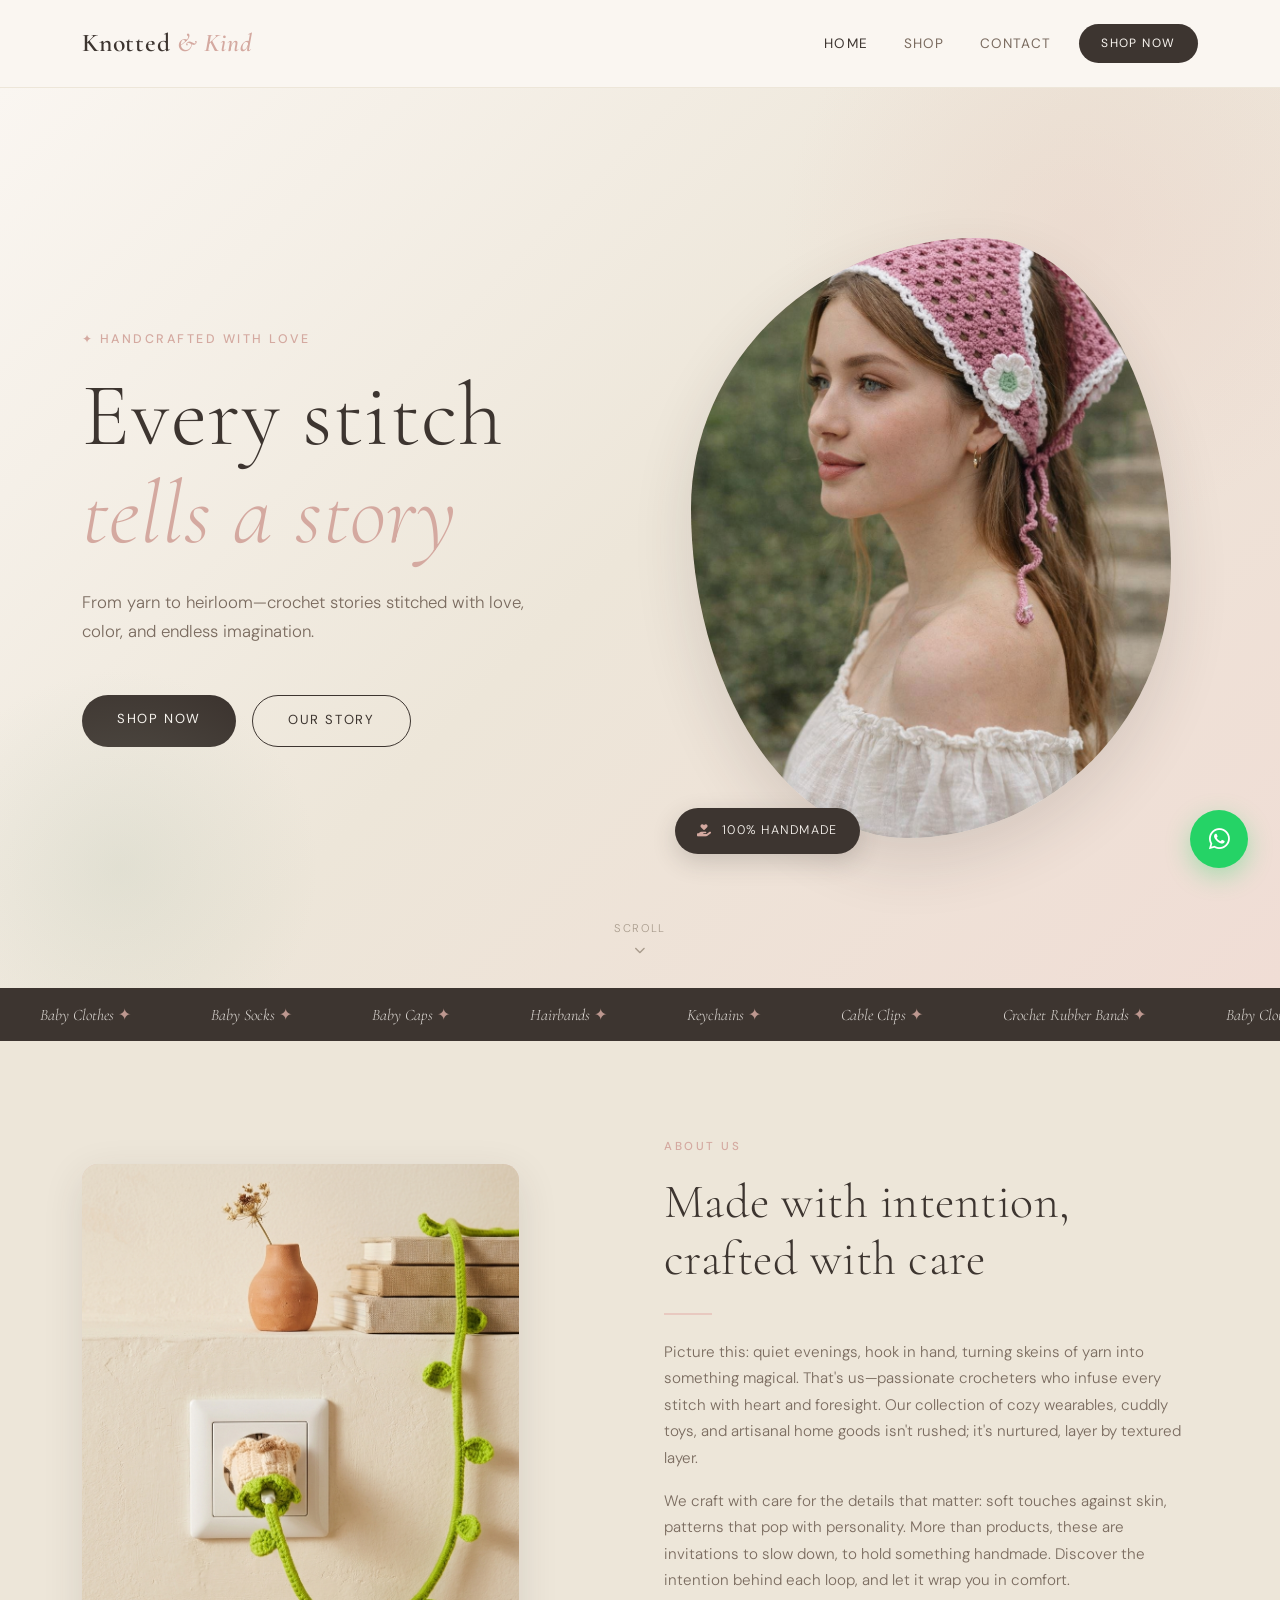
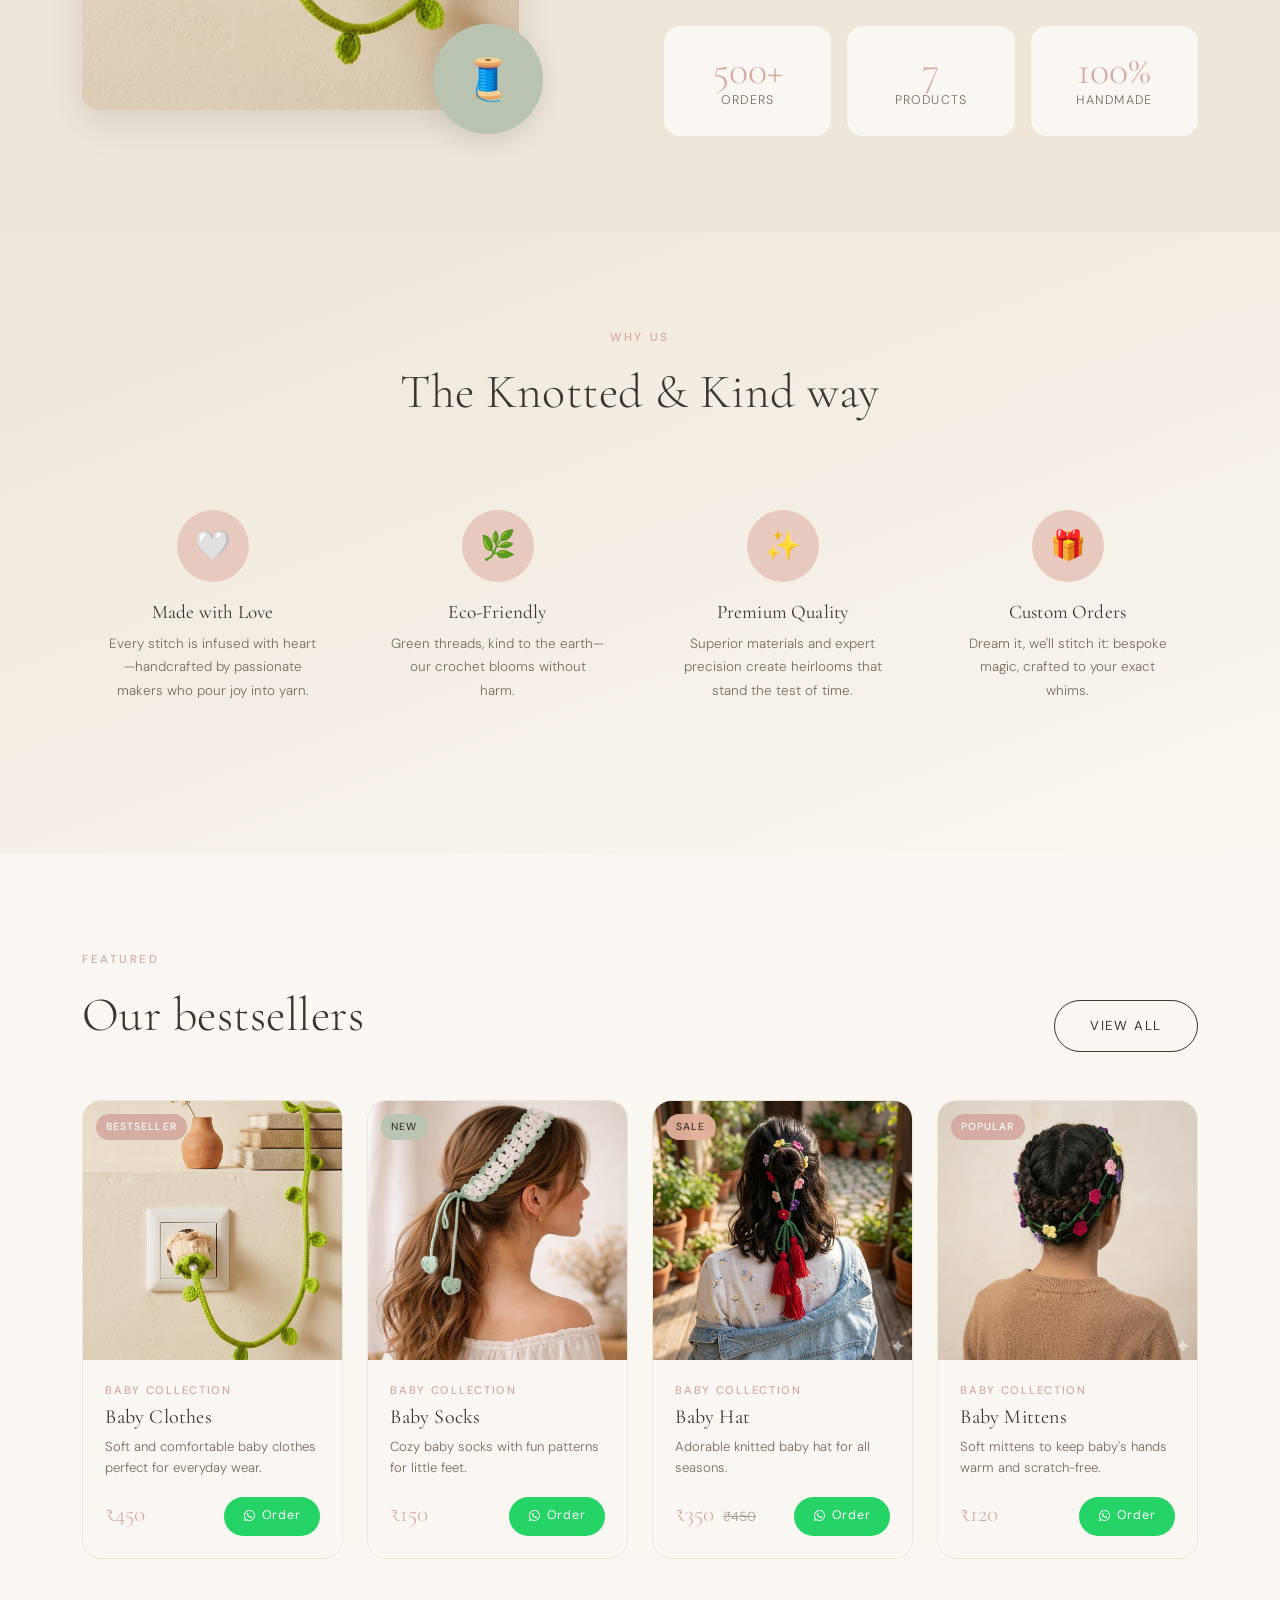
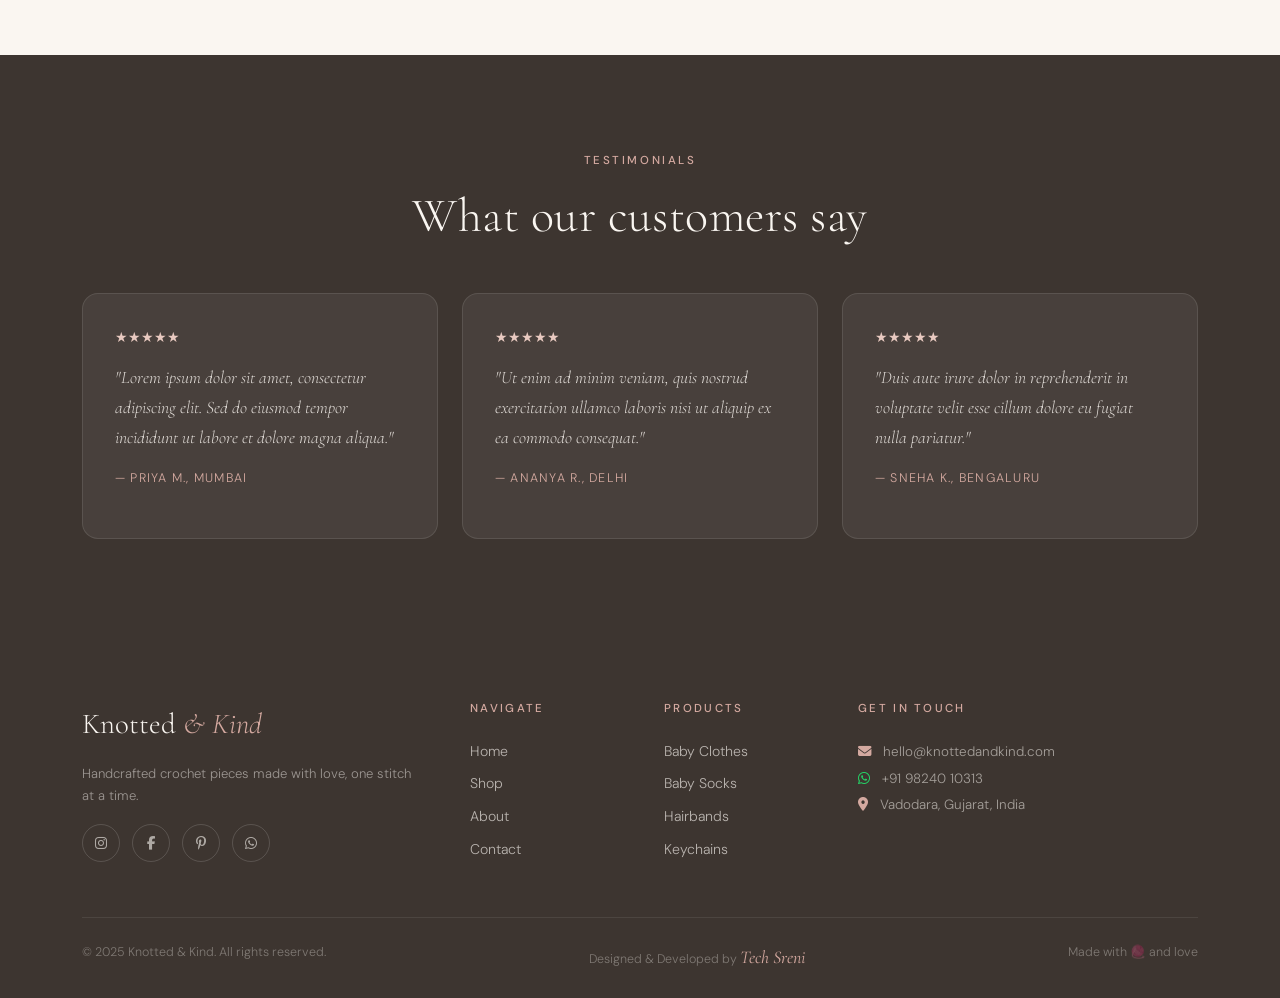
==== commit 8a4da039: "Replaced dummy content with actual in Index" ====
--- a/index.html
+++ b/index.html
@@ -1,5 +1,6 @@
 <!DOCTYPE html>
 <html lang="en">
+
 <head>
   <!-- =============================================
        KNOTTED & KIND — Home Page (index.html)
@@ -13,7 +14,9 @@
   <!-- Font Awesome -->
   <link href="https://cdnjs.cloudflare.com/ajax/libs/font-awesome/6.5.0/css/all.min.css" rel="stylesheet" />
   <!-- Google Fonts -->
-  <link href="https://fonts.googleapis.com/css2?family=Cormorant+Garamond:ital,wght@0,300;0,400;0,600;1,300;1,400&family=DM+Sans:wght@300;400;500&display=swap" rel="stylesheet" />
+  <link
+    href="https://fonts.googleapis.com/css2?family=Cormorant+Garamond:ital,wght@0,300;0,400;0,600;1,300;1,400&family=DM+Sans:wght@300;400;500&display=swap"
+    rel="stylesheet" />
   <!-- Shared Styles -->
   <link rel="stylesheet" href="css/style.css" />
 
@@ -35,20 +38,24 @@
     #hero::before {
       content: '';
       position: absolute;
-      width: 600px; height: 600px;
+      width: 600px;
+      height: 600px;
       border-radius: 50%;
-      background: radial-gradient(circle, rgba(232,201,192,0.35) 0%, transparent 70%);
-      top: -150px; right: -100px;
+      background: radial-gradient(circle, rgba(232, 201, 192, 0.35) 0%, transparent 70%);
+      top: -150px;
+      right: -100px;
       pointer-events: none;
     }
 
     #hero::after {
       content: '';
       position: absolute;
-      width: 400px; height: 400px;
+      width: 400px;
+      height: 400px;
       border-radius: 50%;
-      background: radial-gradient(circle, rgba(184,196,177,0.25) 0%, transparent 70%);
-      bottom: -80px; left: -80px;
+      background: radial-gradient(circle, rgba(184, 196, 177, 0.25) 0%, transparent 70%);
+      bottom: -80px;
+      left: -80px;
       pointer-events: none;
     }
 
@@ -67,9 +74,17 @@
       line-height: 1.1;
     }
 
-    .hero-title em { font-style: italic; color: var(--dusty); }
-
-    .hero-tagline { font-size: 1.05rem; color: var(--mid); max-width: 460px; font-weight: 300; }
+    .hero-title em {
+      font-style: italic;
+      color: var(--dusty);
+    }
+
+    .hero-tagline {
+      font-size: 1.05rem;
+      color: var(--mid);
+      max-width: 460px;
+      font-weight: 300;
+    }
 
     /* Right-side hero visual — decorative image collage */
     .hero-visual {
@@ -85,7 +100,7 @@
       border-radius: 60% 40% 55% 45% / 45% 55% 45% 55%;
       background: linear-gradient(135deg, var(--blush) 0%, var(--beige) 100%);
       overflow: hidden;
-      box-shadow: 0 24px 60px rgba(61,53,48,0.14);
+      box-shadow: 0 24px 60px rgba(61, 53, 48, 0.14);
       animation: morphBlob 8s ease-in-out infinite;
       display: flex;
       align-items: center;
@@ -93,9 +108,19 @@
     }
 
     @keyframes morphBlob {
-      0%,100% { border-radius: 60% 40% 55% 45% / 45% 55% 45% 55%; }
-      33%      { border-radius: 45% 55% 40% 60% / 55% 45% 60% 40%; }
-      66%      { border-radius: 50% 50% 60% 40% / 40% 60% 50% 50%; }
+
+      0%,
+      100% {
+        border-radius: 60% 40% 55% 45% / 45% 55% 45% 55%;
+      }
+
+      33% {
+        border-radius: 45% 55% 40% 60% / 55% 45% 60% 40%;
+      }
+
+      66% {
+        border-radius: 50% 50% 60% 40% / 40% 60% 50% 50%;
+      }
     }
 
     /* Floating accent pill */
@@ -110,102 +135,188 @@
       font-size: 0.78rem;
       letter-spacing: 0.1em;
       text-transform: uppercase;
-      box-shadow: 0 8px 24px rgba(61,53,48,0.2);
+      box-shadow: 0 8px 24px rgba(61, 53, 48, 0.2);
       display: flex;
       align-items: center;
       gap: 0.6rem;
       animation: floatPill 4s ease-in-out infinite;
     }
 
-    .hero-pill i { color: var(--dusty); }
+    .hero-pill i {
+      color: var(--dusty);
+    }
 
     @keyframes floatPill {
-      0%,100% { transform: translateY(0); }
-      50%      { transform: translateY(-6px); }
+
+      0%,
+      100% {
+        transform: translateY(0);
+      }
+
+      50% {
+        transform: translateY(-6px);
+      }
     }
 
     .scroll-hint {
       position: absolute;
-      bottom: 2rem; left: 50%;
+      bottom: 2rem;
+      left: 50%;
       transform: translateX(-50%);
-      display: flex; flex-direction: column; align-items: center; gap: 0.4rem;
+      display: flex;
+      flex-direction: column;
+      align-items: center;
+      gap: 0.4rem;
       color: var(--warm-gray);
-      font-size: 0.7rem; letter-spacing: 0.15em; text-transform: uppercase;
+      font-size: 0.7rem;
+      letter-spacing: 0.15em;
+      text-transform: uppercase;
       animation: bounce 2s infinite;
     }
 
     @keyframes bounce {
-      0%,100% { transform: translateX(-50%) translateY(0); }
-      50%      { transform: translateX(-50%) translateY(8px); }
+
+      0%,
+      100% {
+        transform: translateX(-50%) translateY(0);
+      }
+
+      50% {
+        transform: translateX(-50%) translateY(8px);
+      }
     }
 
     /* ABOUT */
-    #about { background-color: var(--beige); }
+    #about {
+      background-color: var(--beige);
+    }
 
     .about-img-main {
       width: 100%;
       aspect-ratio: 4/5;
       border-radius: var(--radius);
       overflow: hidden;
-      box-shadow: 0 12px 40px rgba(61,53,48,0.12);
+      box-shadow: 0 12px 40px rgba(61, 53, 48, 0.12);
       background: var(--blush);
     }
 
     .about-img-main img {
-      width: 100%; height: 100%;
+      width: 100%;
+      height: 100%;
       object-fit: cover;
     }
 
     /* Fallback when no about image: soft gradient */
     .about-img-placeholder {
-      width: 100%; height: 100%;
+      width: 100%;
+      height: 100%;
       background: linear-gradient(135deg, var(--blush), var(--dusty));
-      display: flex; align-items: center; justify-content: center;
+      display: flex;
+      align-items: center;
+      justify-content: center;
       font-size: 6rem;
     }
 
     .about-img-float {
-      position: absolute; bottom: -1.5rem; right: -1.5rem;
-      width: 110px; height: 110px;
-      background: var(--sage); border-radius: 50%;
-      display: flex; align-items: center; justify-content: center;
+      position: absolute;
+      bottom: -1.5rem;
+      right: -1.5rem;
+      width: 110px;
+      height: 110px;
+      background: var(--sage);
+      border-radius: 50%;
+      display: flex;
+      align-items: center;
+      justify-content: center;
       font-size: 2.5rem;
-      box-shadow: 0 8px 24px rgba(61,53,48,0.1);
+      box-shadow: 0 8px 24px rgba(61, 53, 48, 0.1);
     }
 
     /* VALUES */
-    #values { background: linear-gradient(160deg, var(--beige) 0%, var(--cream) 100%); }
-
-    .value-card { text-align: center; padding: 2.5rem 1.5rem; }
+    #values {
+      background: linear-gradient(160deg, var(--beige) 0%, var(--cream) 100%);
+    }
+
+    .value-card {
+      text-align: center;
+      padding: 2.5rem 1.5rem;
+    }
+
     .value-icon {
-      width: 72px; height: 72px;
-      background: var(--blush); border-radius: 50%;
-      display: inline-flex; align-items: center; justify-content: center;
-      font-size: 1.8rem; margin-bottom: 1.2rem;
+      width: 72px;
+      height: 72px;
+      background: var(--blush);
+      border-radius: 50%;
+      display: inline-flex;
+      align-items: center;
+      justify-content: center;
+      font-size: 1.8rem;
+      margin-bottom: 1.2rem;
       transition: transform 0.3s;
     }
-    .value-card:hover .value-icon { transform: scale(1.1) rotate(-5deg); }
-    .value-title { font-family: var(--font-display); font-size: 1.2rem; margin-bottom: 0.5rem; }
-    .value-desc  { font-size: 0.84rem; color: var(--mid); }
+
+    .value-card:hover .value-icon {
+      transform: scale(1.1) rotate(-5deg);
+    }
+
+    .value-title {
+      font-family: var(--font-display);
+      font-size: 1.2rem;
+      margin-bottom: 0.5rem;
+    }
+
+    .value-desc {
+      font-size: 0.84rem;
+      color: var(--mid);
+    }
 
     /* TESTIMONIALS */
-    #testimonials { background-color: var(--dark); color: var(--cream); }
+    #testimonials {
+      background-color: var(--dark);
+      color: var(--cream);
+    }
 
     .testimonial-card {
-      background: rgba(255,255,255,0.06);
-      border: 1px solid rgba(255,255,255,0.1);
-      border-radius: var(--radius); padding: 2rem;
-    }
-    .testimonial-text { font-family: var(--font-display); font-style: italic; font-size: 1.1rem; color: rgba(250,246,241,0.85); margin-bottom: 1rem; line-height: 1.7; }
-    .testimonial-author { font-size: 0.78rem; letter-spacing: 0.1em; text-transform: uppercase; color: var(--dusty); }
-    .stars { color: var(--blush); font-size: 0.85rem; margin-bottom: 0.8rem; }
+      background: rgba(255, 255, 255, 0.06);
+      border: 1px solid rgba(255, 255, 255, 0.1);
+      border-radius: var(--radius);
+      padding: 2rem;
+    }
+
+    .testimonial-text {
+      font-family: var(--font-display);
+      font-style: italic;
+      font-size: 1.1rem;
+      color: rgba(250, 246, 241, 0.85);
+      margin-bottom: 1rem;
+      line-height: 1.7;
+    }
+
+    .testimonial-author {
+      font-size: 0.78rem;
+      letter-spacing: 0.1em;
+      text-transform: uppercase;
+      color: var(--dusty);
+    }
+
+    .stars {
+      color: var(--blush);
+      font-size: 0.85rem;
+      margin-bottom: 0.8rem;
+    }
 
     @media (max-width: 768px) {
-      .about-img-float { display: none; }
-      .hero-pill { display: none; }
+      .about-img-float {
+        display: none;
+      }
+
+      .hero-pill {
+        display: none;
+      }
     }
   </style>
 </head>
+
 <body>
 
   <!-- NAVBAR -->
@@ -221,7 +332,8 @@
           <li class="nav-item"><a class="nav-link" href="products.html">Shop</a></li>
           <li class="nav-item"><a class="nav-link" href="contact.html">Contact</a></li>
           <li class="nav-item ms-lg-2">
-            <a href="products.html" class="btn-primary-custom" style="padding:0.55rem 1.4rem;font-size:0.75rem;">Shop Now</a>
+            <a href="products.html" class="btn-primary-custom" style="padding:0.55rem 1.4rem;font-size:0.75rem;">Shop
+              Now</a>
           </li>
         </ul>
       </div>
@@ -243,9 +355,7 @@
             Every stitch<br><em>tells a story</em>
           </h1>
           <p class="hero-tagline mb-5">
-            Lorem ipsum dolor sit amet, consectetur adipiscing elit.
-            Beautiful handmade crochet pieces for your little ones — crafted
-            with the finest yarns and boundless care.
+            From yarn to heirloom—crochet stories stitched with love, color, and endless imagination.
           </p>
           <div class="d-flex flex-wrap gap-3">
             <a href="products.html" class="btn-primary-custom">Shop Now</a>
@@ -323,19 +433,35 @@
           <h2 class="section-title">Made with intention,<br>crafted with care</h2>
           <div class="section-divider"></div>
           <p style="color:var(--mid);font-size:0.95rem;margin-bottom:1rem;">
-            Lorem ipsum dolor sit amet, consectetur adipiscing elit. Sed do eiusmod tempor
-            incididunt ut labore et dolore magna aliqua. Ut enim ad minim veniam, quis nostrud
-            exercitation ullamco laboris nisi ut aliquip ex ea commodo consequat.
+            Picture this: quiet evenings, hook in hand, turning skeins of yarn into something magical. That's
+            us—passionate crocheters who infuse every stitch with heart and foresight. Our collection of cozy wearables,
+            cuddly toys, and artisanal home goods isn't rushed; it's nurtured, layer by textured layer.
           </p>
           <p style="color:var(--mid);font-size:0.95rem;margin-bottom:2rem;">
-            Duis aute irure dolor in reprehenderit in voluptate velit esse cillum dolore eu
-            fugiat nulla pariatur. Excepteur sint occaecat cupidatat non proident, sunt in culpa
-            qui officia deserunt mollit anim id est laborum.
+            We craft with
+            care for the details that matter: soft touches against skin, patterns that pop with personality. More than
+            products, these are invitations to slow down, to hold something handmade. Discover the intention behind each
+            loop, and let it wrap you in comfort.
           </p>
           <div class="row g-3 reveal-stagger">
-            <div class="col-4"><div class="stat-block"><div class="stat-num">500+</div><div class="stat-label">Orders</div></div></div>
-            <div class="col-4"><div class="stat-block"><div class="stat-num">7</div><div class="stat-label">Products</div></div></div>
-            <div class="col-4"><div class="stat-block"><div class="stat-num">100%</div><div class="stat-label">Handmade</div></div></div>
+            <div class="col-4">
+              <div class="stat-block">
+                <div class="stat-num">500+</div>
+                <div class="stat-label">Orders</div>
+              </div>
+            </div>
+            <div class="col-4">
+              <div class="stat-block">
+                <div class="stat-num">7</div>
+                <div class="stat-label">Products</div>
+              </div>
+            </div>
+            <div class="col-4">
+              <div class="stat-block">
+                <div class="stat-num">100%</div>
+                <div class="stat-label">Handmade</div>
+              </div>
+            </div>
           </div>
         </div>
 
@@ -355,16 +481,32 @@
       </div>
       <div class="row g-4 reveal-stagger">
         <div class="col-md-3 col-6">
-          <div class="value-card"><div class="value-icon">🤍</div><h5 class="value-title">Made with Love</h5><p class="value-desc">Lorem ipsum dolor sit amet, consectetur adipiscing elit sed do.</p></div>
+          <div class="value-card">
+            <div class="value-icon">🤍</div>
+            <h5 class="value-title">Made with Love</h5>
+            <p class="value-desc">Every stitch is infused with heart—handcrafted by passionate makers who pour joy into yarn.</p>
+          </div>
         </div>
         <div class="col-md-3 col-6">
-          <div class="value-card"><div class="value-icon">🌿</div><h5 class="value-title">Eco-Friendly</h5><p class="value-desc">Ut enim ad minim veniam, quis nostrud exercitation laboris.</p></div>
+          <div class="value-card">
+            <div class="value-icon">🌿</div>
+            <h5 class="value-title">Eco-Friendly</h5>
+            <p class="value-desc">Green threads, kind to the earth—our crochet blooms without harm.</p>
+          </div>
         </div>
         <div class="col-md-3 col-6">
-          <div class="value-card"><div class="value-icon">✨</div><h5 class="value-title">Premium Quality</h5><p class="value-desc">Duis aute irure dolor in reprehenderit in voluptate velit.</p></div>
+          <div class="value-card">
+            <div class="value-icon">✨</div>
+            <h5 class="value-title">Premium Quality</h5>
+            <p class="value-desc">Superior materials and expert precision create heirlooms that stand the test of time.</p>
+          </div>
         </div>
         <div class="col-md-3 col-6">
-          <div class="value-card"><div class="value-icon">🎁</div><h5 class="value-title">Custom Orders</h5><p class="value-desc">Excepteur sint occaecat cupidatat non proident sunt laborum.</p></div>
+          <div class="value-card">
+            <div class="value-icon">🎁</div>
+            <h5 class="value-title">Custom Orders</h5>
+            <p class="value-desc">Dream it, we'll stitch it: bespoke magic, crafted to your exact whims.</p>
+          </div>
         </div>
       </div>
     </div>
@@ -405,21 +547,24 @@
         <div class="col-md-4">
           <div class="testimonial-card">
             <div class="stars">★★★★★</div>
-            <p class="testimonial-text">"Lorem ipsum dolor sit amet, consectetur adipiscing elit. Sed do eiusmod tempor incididunt ut labore et dolore magna aliqua."</p>
+            <p class="testimonial-text">"Lorem ipsum dolor sit amet, consectetur adipiscing elit. Sed do eiusmod tempor
+              incididunt ut labore et dolore magna aliqua."</p>
             <p class="testimonial-author">— Priya M., Mumbai</p>
           </div>
         </div>
         <div class="col-md-4">
           <div class="testimonial-card">
             <div class="stars">★★★★★</div>
-            <p class="testimonial-text">"Ut enim ad minim veniam, quis nostrud exercitation ullamco laboris nisi ut aliquip ex ea commodo consequat."</p>
+            <p class="testimonial-text">"Ut enim ad minim veniam, quis nostrud exercitation ullamco laboris nisi ut
+              aliquip ex ea commodo consequat."</p>
             <p class="testimonial-author">— Ananya R., Delhi</p>
           </div>
         </div>
         <div class="col-md-4">
           <div class="testimonial-card">
             <div class="stars">★★★★★</div>
-            <p class="testimonial-text">"Duis aute irure dolor in reprehenderit in voluptate velit esse cillum dolore eu fugiat nulla pariatur."</p>
+            <p class="testimonial-text">"Duis aute irure dolor in reprehenderit in voluptate velit esse cillum dolore eu
+              fugiat nulla pariatur."</p>
             <p class="testimonial-author">— Sneha K., Bengaluru</p>
           </div>
         </div>
@@ -439,7 +584,8 @@
             <a href="#" aria-label="Instagram"><i class="fa-brands fa-instagram"></i></a>
             <a href="#" aria-label="Facebook"><i class="fa-brands fa-facebook-f"></i></a>
             <a href="#" aria-label="Pinterest"><i class="fa-brands fa-pinterest-p"></i></a>
-            <a href="https://wa.me/919824010313" target="_blank" aria-label="WhatsApp"><i class="fa-brands fa-whatsapp"></i></a>
+            <a href="https://wa.me/919824010313" target="_blank" aria-label="WhatsApp"><i
+                class="fa-brands fa-whatsapp"></i></a>
           </div>
         </div>
         <div class="col-lg-2 col-6">
@@ -459,7 +605,8 @@
         <div class="col-lg-4">
           <p class="footer-heading">Get in Touch</p>
           <p style="font-size:0.84rem;color:rgba(250,246,241,0.55);line-height:2;">
-            <a href="mailto:client.techsreni@gmail.com"><i class="fa-solid fa-envelope me-2" style="color:var(--dusty);"></i> hello@knottedandkind.com<br></a>
+            <a href="mailto:client.techsreni@gmail.com"><i class="fa-solid fa-envelope me-2"
+                style="color:var(--dusty);"></i> hello@knottedandkind.com<br></a>
             <a href="https://wa.me/919824010313" target="_blank" aria-label="WhatsApp">
               <i class="fa-brands fa-whatsapp me-2" style="color:#25d366;"></i> +91 98240 10313<br>
             </a>
@@ -469,7 +616,9 @@
       </div>
       <div class="footer-bottom d-flex flex-wrap justify-content-between">
         <span>© 2025 Knotted & Kind. All rights reserved.</span>
-        <span>Designed & Developed by <span style="font-family: 'Cormorant Garamond'; font-style: italic; color: var(--dusty); font-weight: bolder; font-size: large;">Tech Sreni</span></span>
+        <span>Designed & Developed by <span
+            style="font-family: 'Cormorant Garamond'; font-style: italic; color: var(--dusty); font-weight: bolder; font-size: large;">Tech
+            Sreni</span></span>
         <span>Made with 🧶 and love</span>
       </div>
     </div>
@@ -477,7 +626,7 @@
 
   <!-- WhatsApp Float -->
   <a href="https://wa.me/919824010313?text=Hello%20Knotted%20%26%20Kind!%20I%20would%20like%20to%20know%20more."
-     class="wa-float" target="_blank" aria-label="WhatsApp">
+    class="wa-float" target="_blank" aria-label="WhatsApp">
     <i class="fa-brands fa-whatsapp"></i>
   </a>
 
@@ -488,4 +637,5 @@
   <script src="js/products.json"></script>
 
 </body>
-</html>
+
+</html>
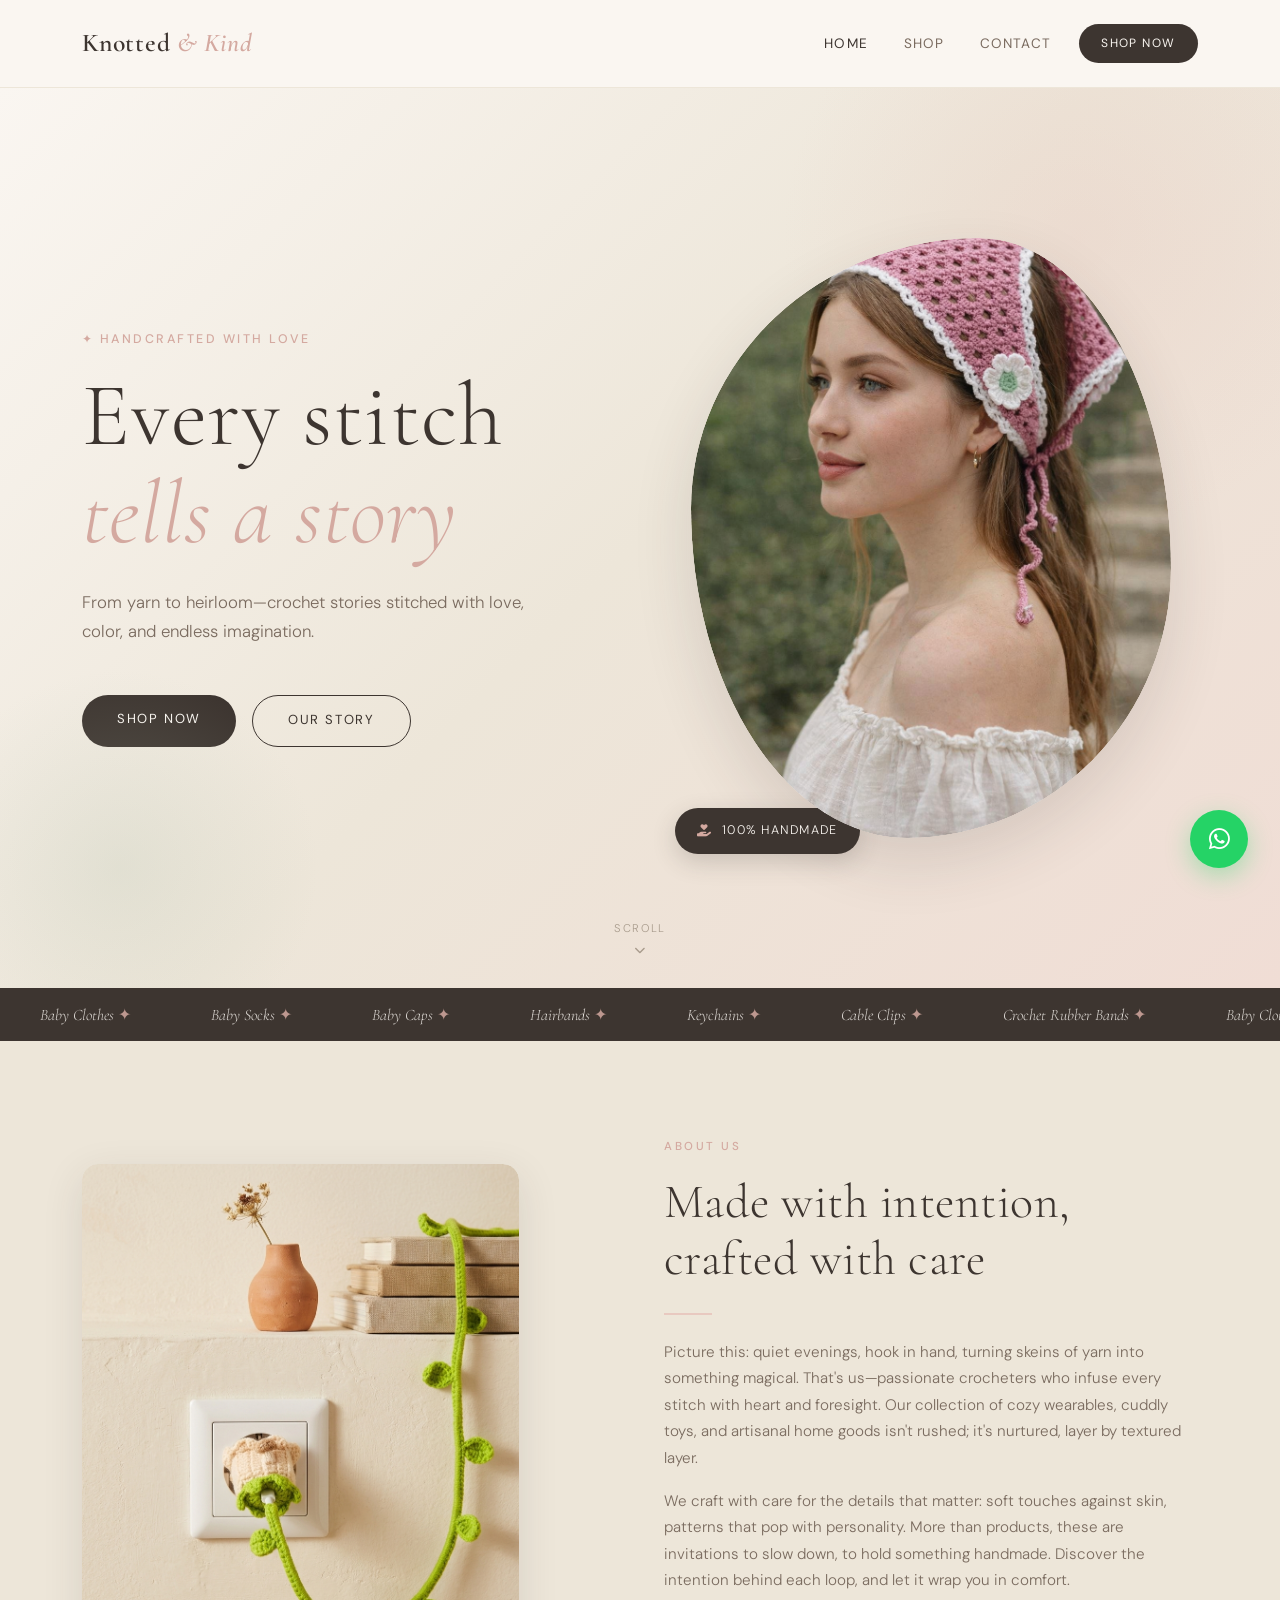
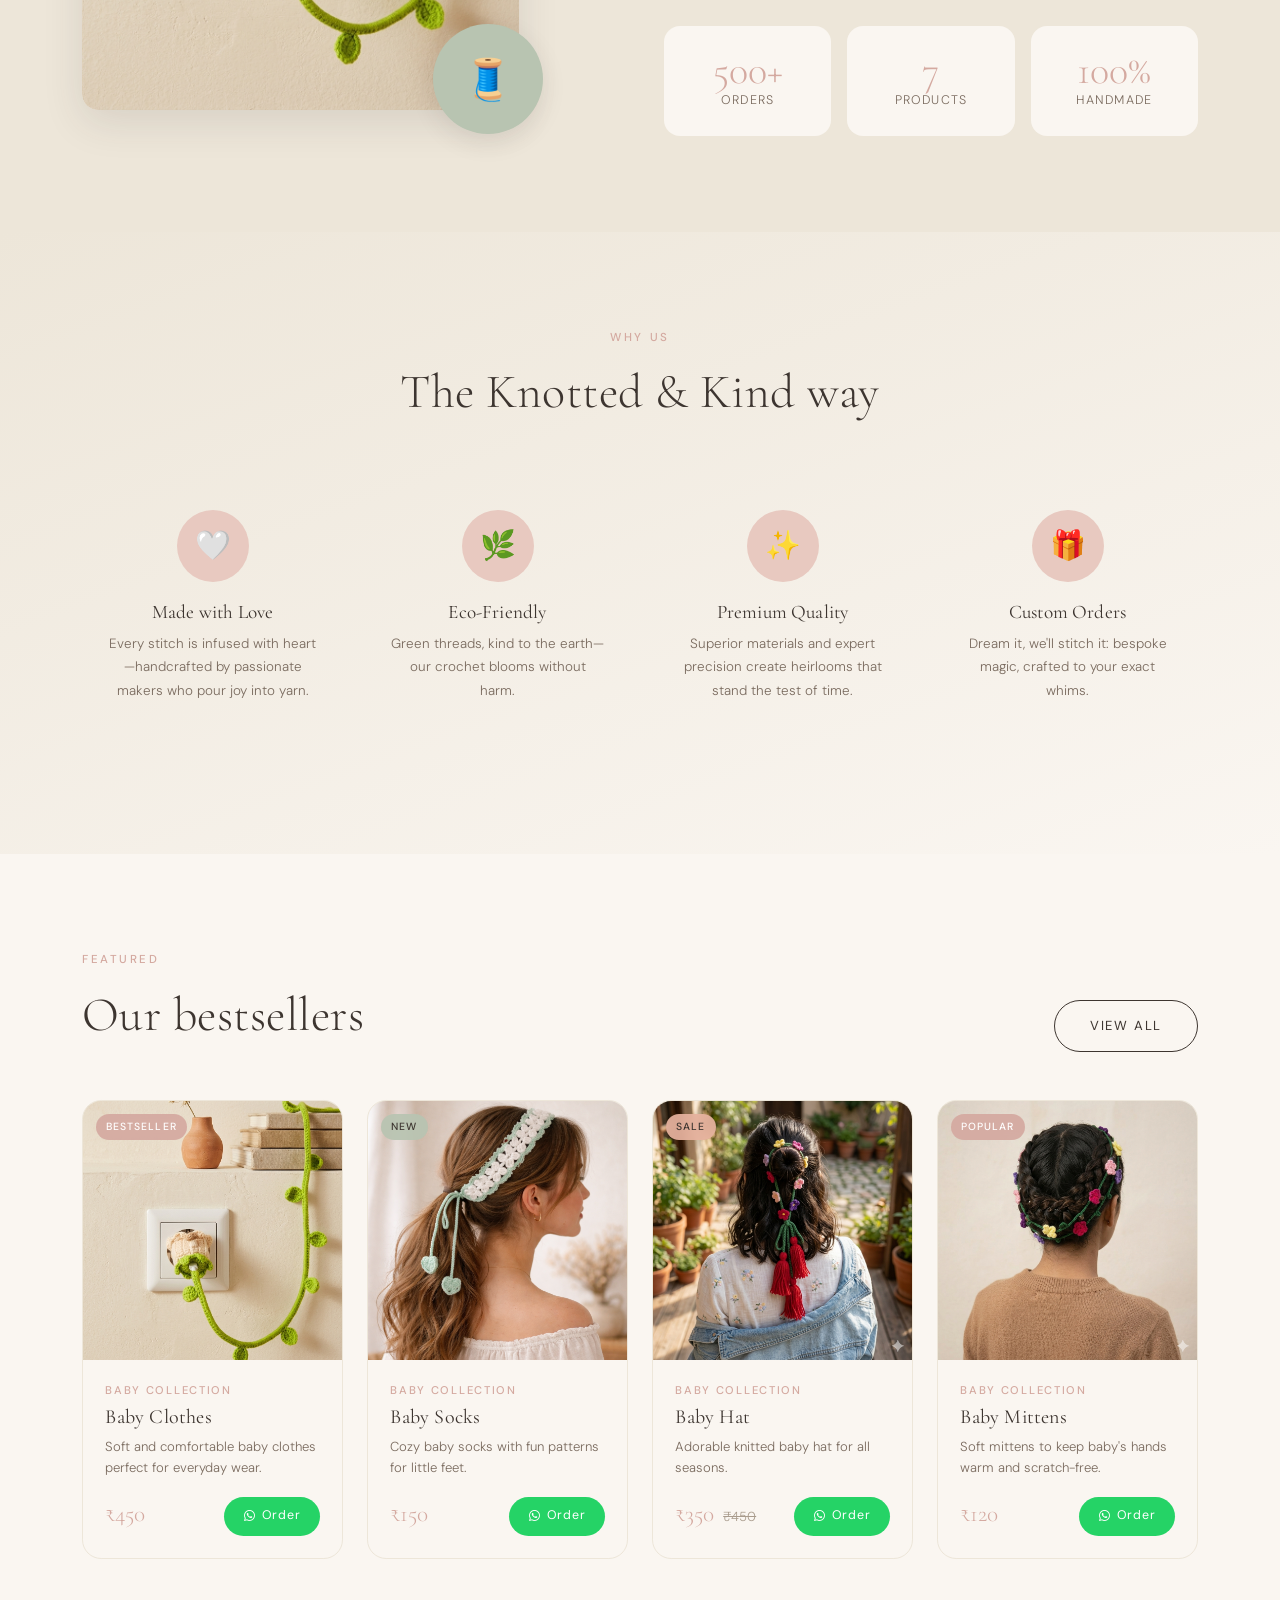
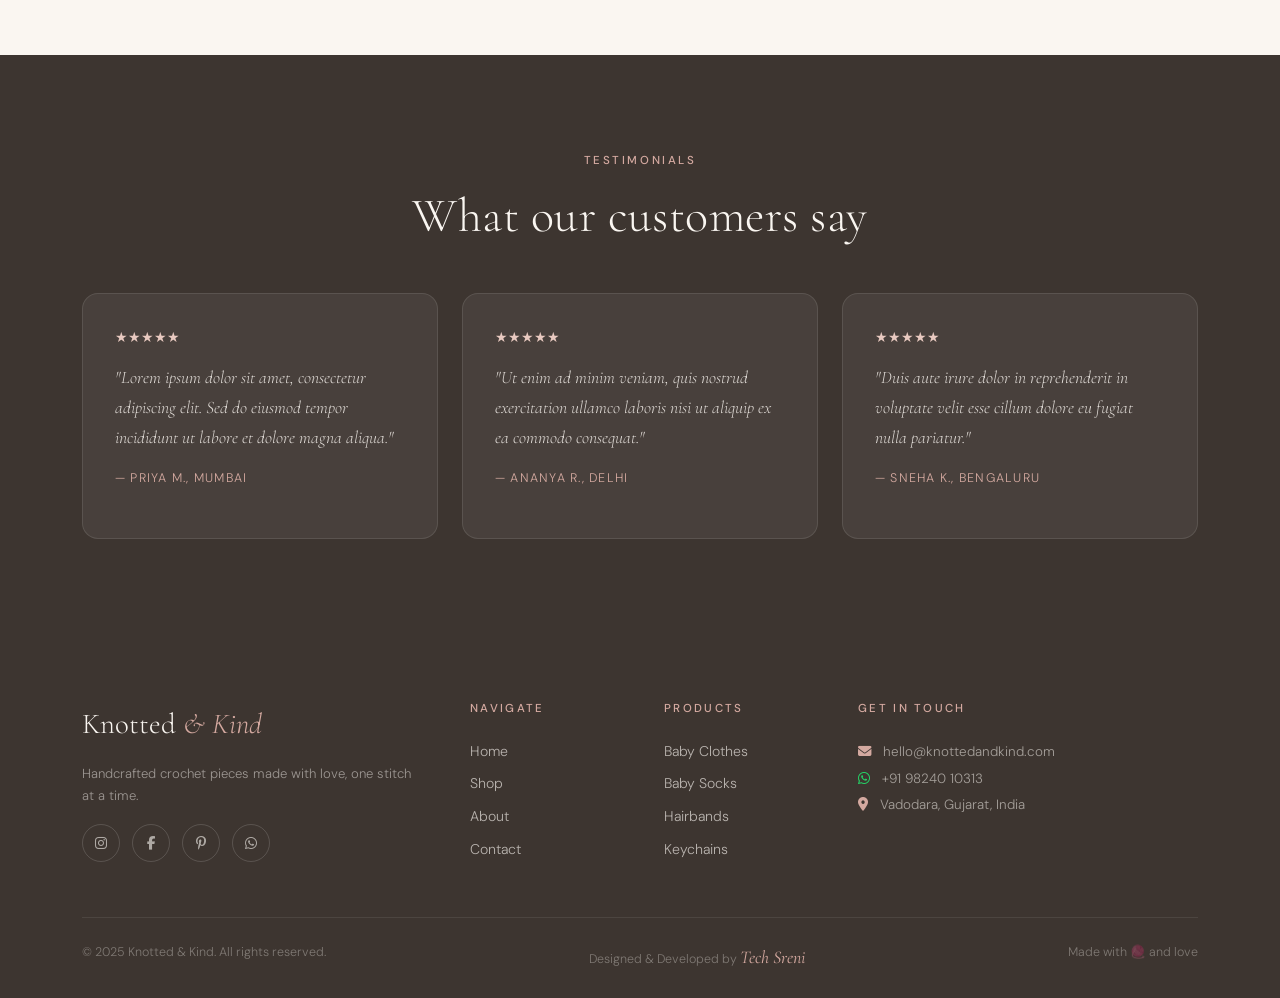
==== commit 8bd1d121: "Added carousel and animation to images" ====
--- a/index.html
+++ b/index.html
@@ -314,6 +314,91 @@
         display: none;
       }
     }
+
+    /* Hero Image Carousel */
+    .hero-carousel {
+      position: relative;
+      width: 100%;
+      height: 100%;
+      border-radius: inherit;
+      overflow: hidden;
+    }
+
+    .carousel-img {
+      position: absolute;
+      top: 0;
+      left: 0;
+      width: 100%;
+      height: 100%;
+      object-fit: cover;
+      opacity: 0;
+      transition: opacity 1.2s ease-in-out;
+      z-index: 1;
+    }
+
+    .carousel-img.active {
+      opacity: 1;
+      z-index: 2;
+    }
+
+    /* Ensure no partition lines */
+    .hero-img-main {
+      background: none !important;
+    }
+
+    /* About Section Carousel */
+    .about-carousel {
+      position: relative;
+      width: 100%;
+      height: 100%;
+      border-radius: inherit;
+      overflow: hidden;
+    }
+
+    .about-carousel-img {
+      position: absolute;
+      top: 0;
+      left: 0;
+      width: 100%;
+      height: 100%;
+      object-fit: cover;
+      opacity: 0;
+      transition: opacity 1.5s ease-in-out;
+    }
+
+    .about-carousel-img.active {
+      opacity: 1;
+    }
+
+    /* Featured Products - Carousel support */
+    .product-carousel {
+      position: relative;
+      width: 100%;
+      height: 100%;
+      border-radius: inherit;
+      overflow: hidden;
+    }
+
+    .product-carousel-img {
+      position: absolute;
+      top: 0;
+      left: 0;
+      width: 100%;
+      height: 100%;
+      object-fit: cover;
+      opacity: 0;
+      transition: opacity 1s ease-in-out;
+    }
+
+    .product-carousel-img.active {
+      opacity: 1;
+    }
+
+    /* Remove backgrounds that show partition lines */
+    .about-img-main,
+    .product-img-main {
+      background: none !important;
+    }
   </style>
 </head>
 
@@ -367,9 +452,14 @@
         <div class="col-lg-6 d-flex justify-content-center">
           <div class="hero-visual">
             <div class="hero-img-main">
-              <!-- Place a real hero/brand photo here if available -->
-              <!-- <i class="fa-solid fa-scissors" style="font-size:5rem;color:rgba(61,53,48,0.18);"></i> -->
-              <img src="img/6.png" alt="Handmade Crochet" style="width:100%;height:100%;object-fit:cover;">
+              <div class="hero-img-main">
+                <div class="hero-carousel">
+                  <img src="img/6.png" alt="Handmade Crochet 1" class="carousel-img active">
+                  <img src="img/23.png" alt="Handmade Crochet 2" class="carousel-img">
+                  <!-- Add more images here as needed -->
+                </div>
+              </div>
+
             </div>
             <div class="hero-pill">
               <i class="fa-solid fa-hand-holding-heart"></i> 100% Handmade
@@ -419,9 +509,13 @@
         <div class="col-lg-5 reveal">
           <div style="position:relative;">
             <div class="about-img-main">
-              <!-- Replace the div below with an <img> tag to show a real about/brand photo -->
-              <!-- <div class="about-img-placeholder">🌸</div> -->
-              <img src="img/1.png" alt="About Us" style="width:100%;height:100%;object-fit:cover;">
+              <div class="about-img-main">
+                <div class="about-carousel">
+                  <img src="img/1.png" alt="About Us 1" class="about-carousel-img active">
+                  <img src="img/10.png" alt="About Us 2" class="about-carousel-img">
+                </div>
+              </div>
+
             </div>
             <div class="about-img-float">🧵</div>
           </div>
@@ -484,7 +578,8 @@
           <div class="value-card">
             <div class="value-icon">🤍</div>
             <h5 class="value-title">Made with Love</h5>
-            <p class="value-desc">Every stitch is infused with heart—handcrafted by passionate makers who pour joy into yarn.</p>
+            <p class="value-desc">Every stitch is infused with heart—handcrafted by passionate makers who pour joy into
+              yarn.</p>
           </div>
         </div>
         <div class="col-md-3 col-6">
@@ -498,7 +593,8 @@
           <div class="value-card">
             <div class="value-icon">✨</div>
             <h5 class="value-title">Premium Quality</h5>
-            <p class="value-desc">Superior materials and expert precision create heirlooms that stand the test of time.</p>
+            <p class="value-desc">Superior materials and expert precision create heirlooms that stand the test of time.
+            </p>
           </div>
         </div>
         <div class="col-md-3 col-6">
@@ -635,6 +731,74 @@
   <script src="js/products-data.js"></script>
   <script src="js/main.js"></script>
   <script src="js/products.json"></script>
+  <script>
+    // Multi-Carousel System - Auto fade for ALL image sections
+    document.addEventListener('DOMContentLoaded', function () {
+
+      // Hero Carousel
+      initCarousel('.hero-carousel', 4000);
+
+      // About Carousel  
+      initCarousel('.about-carousel', 5000);
+
+      // Featured Products (dynamic - handles multiple)
+      initFeaturedCarousels();
+
+      function initCarousel(carouselSelector, interval) {
+        const carouselImgs = document.querySelectorAll(`${carouselSelector} .carousel-img, ${carouselSelector} .about-carousel-img`);
+        if (carouselImgs.length === 0) return;
+
+        let currentIndex = 0;
+
+        function nextImage() {
+          carouselImgs[currentIndex].classList.remove('active');
+          currentIndex = (currentIndex + 1) % carouselImgs.length;
+          setTimeout(() => {
+            carouselImgs[currentIndex].classList.add('active');
+          }, 500);
+        }
+
+        setInterval(nextImage, interval);
+        carouselImgs[0].classList.add('active');
+      }
+
+      function initFeaturedCarousels() {
+        // Wait for featured products to load, then init carousels
+        const checkFeatured = setInterval(() => {
+          const featuredCards = document.querySelectorAll('#featuredGrid .product-card');
+          if (featuredCards.length > 0) {
+            featuredCards.forEach(card => {
+              const productImgContainer = card.querySelector('.product-img-main');
+              if (productImgContainer && !productImgContainer.classList.contains('product-carousel')) {
+                initProductCarousel(productImgContainer);
+              }
+            });
+            clearInterval(checkFeatured);
+          }
+        }, 100);
+      }
+
+      function initProductCarousel(container) {
+        container.classList.add('product-carousel');
+        container.innerHTML = `
+      <div class="product-carousel">
+        <img src="${container.querySelector('img')?.src || 'img/1.png'}" alt="Product 1" class="product-carousel-img active">
+          <img src="img/2.png" alt="Product 2" class="product-carousel-img">
+            <img src="img/3.png" alt="Product 3" class="product-carousel-img">
+            </div>
+    `;
+
+        const imgs = container.querySelectorAll('.product-carousel-img');
+        let index = 0;
+
+        setInterval(() => {
+          imgs[index].classList.remove('active');
+          index = (index + 1) % imgs.length;
+          setTimeout(() => imgs[index].classList.add('active'), 400);
+        }, 6000);
+      }
+    });
+  </script>
 
 </body>
 
